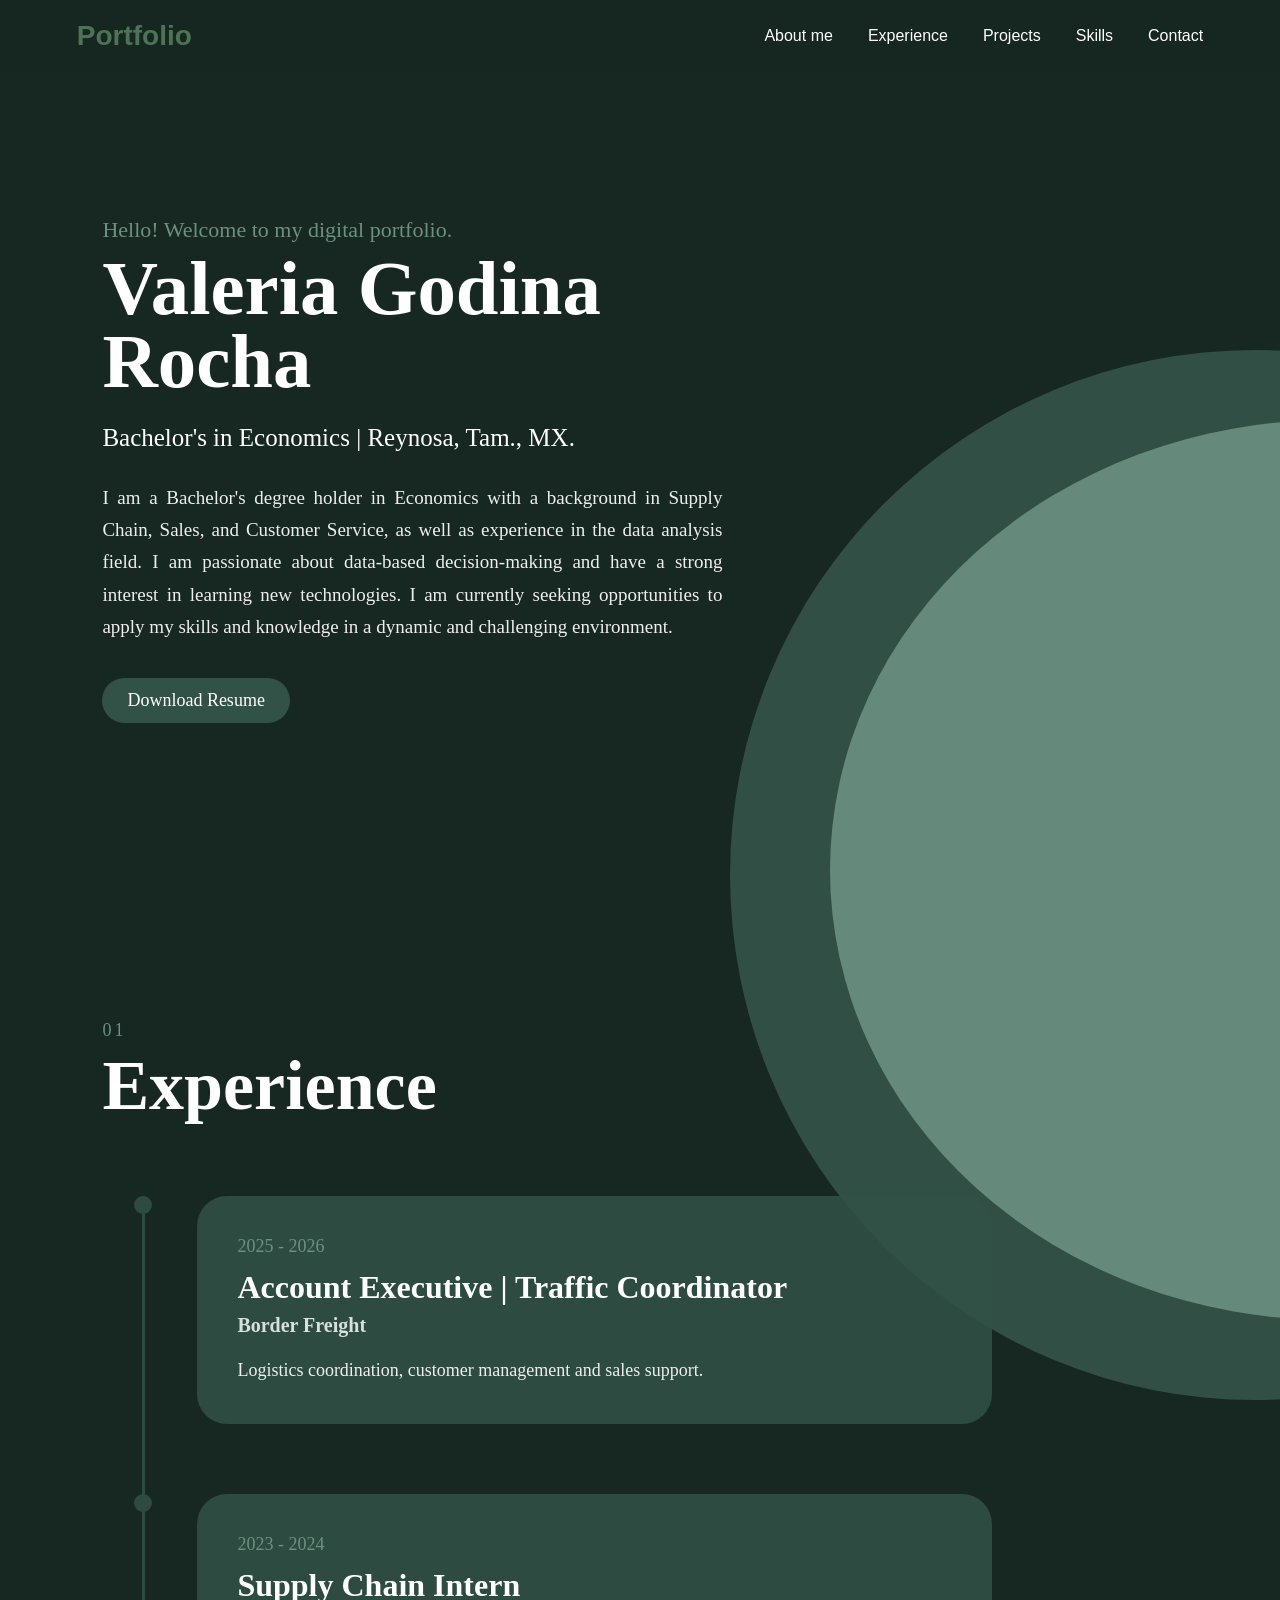
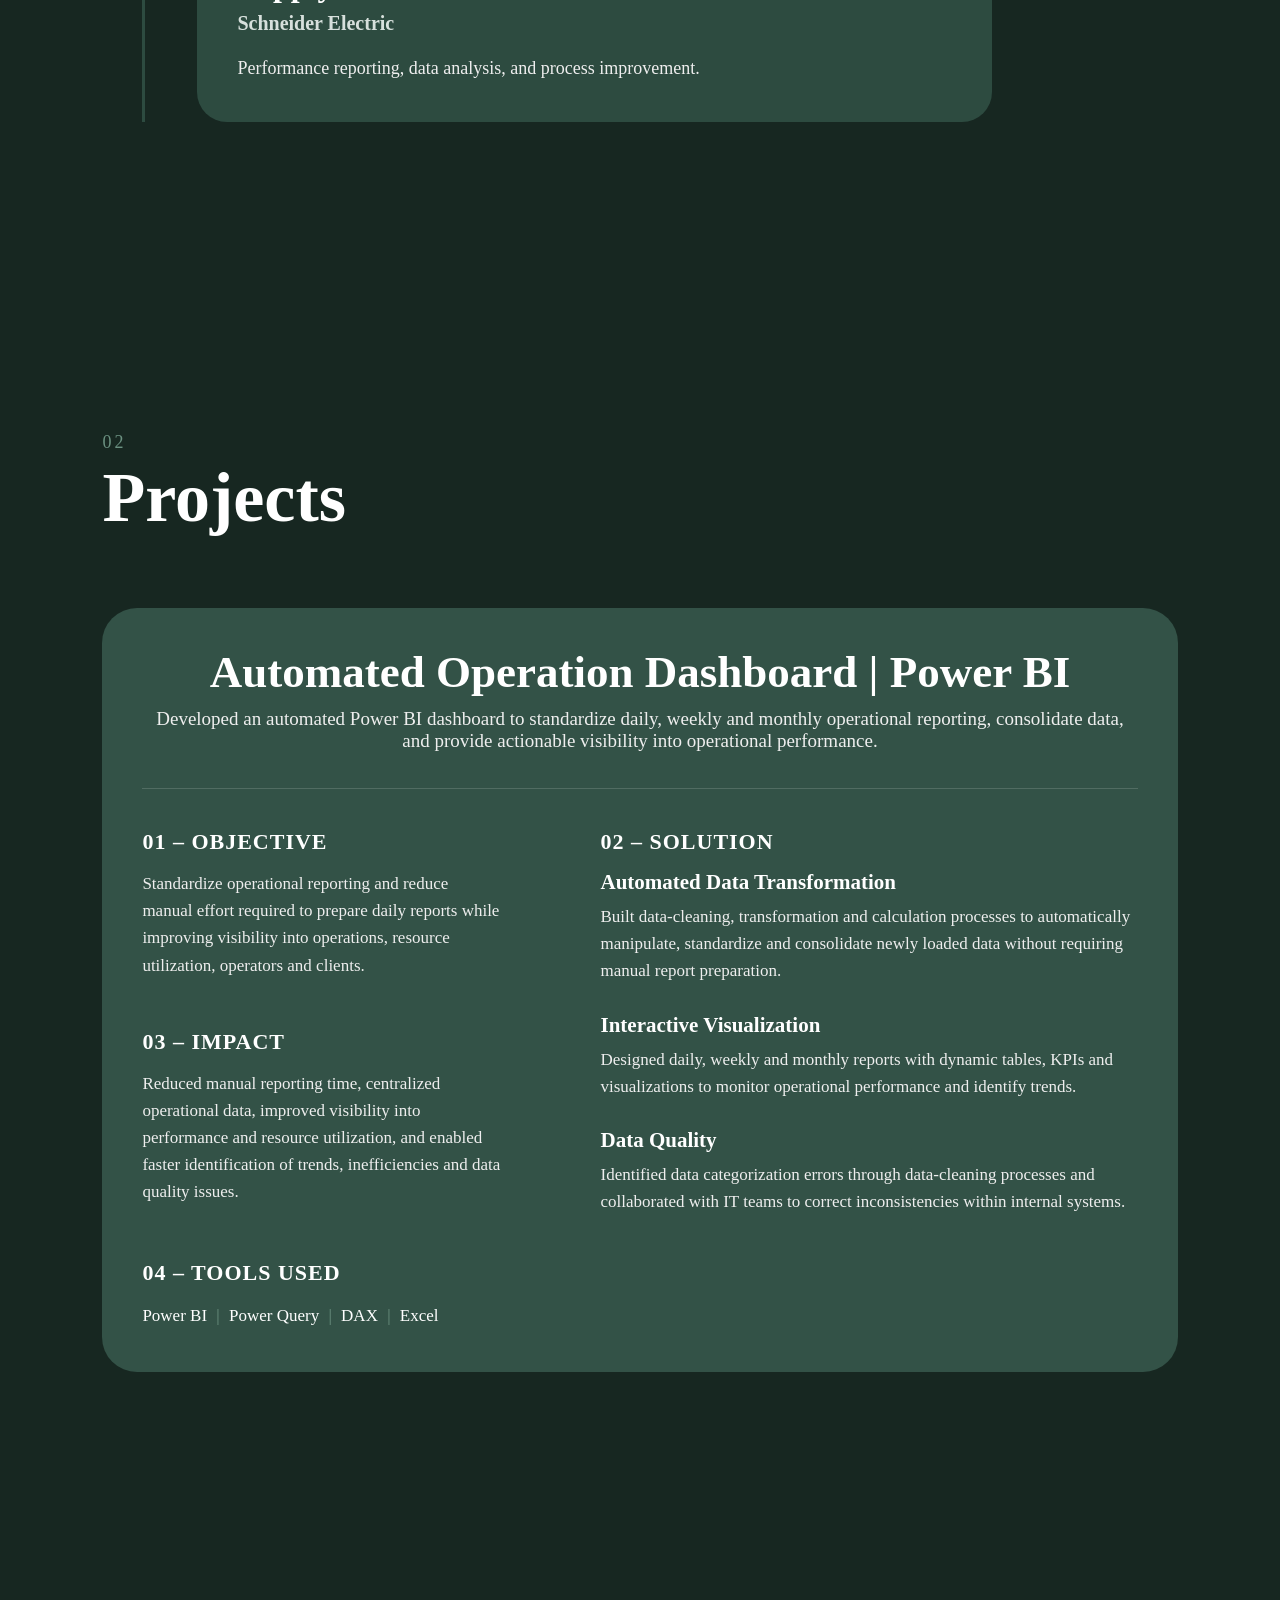
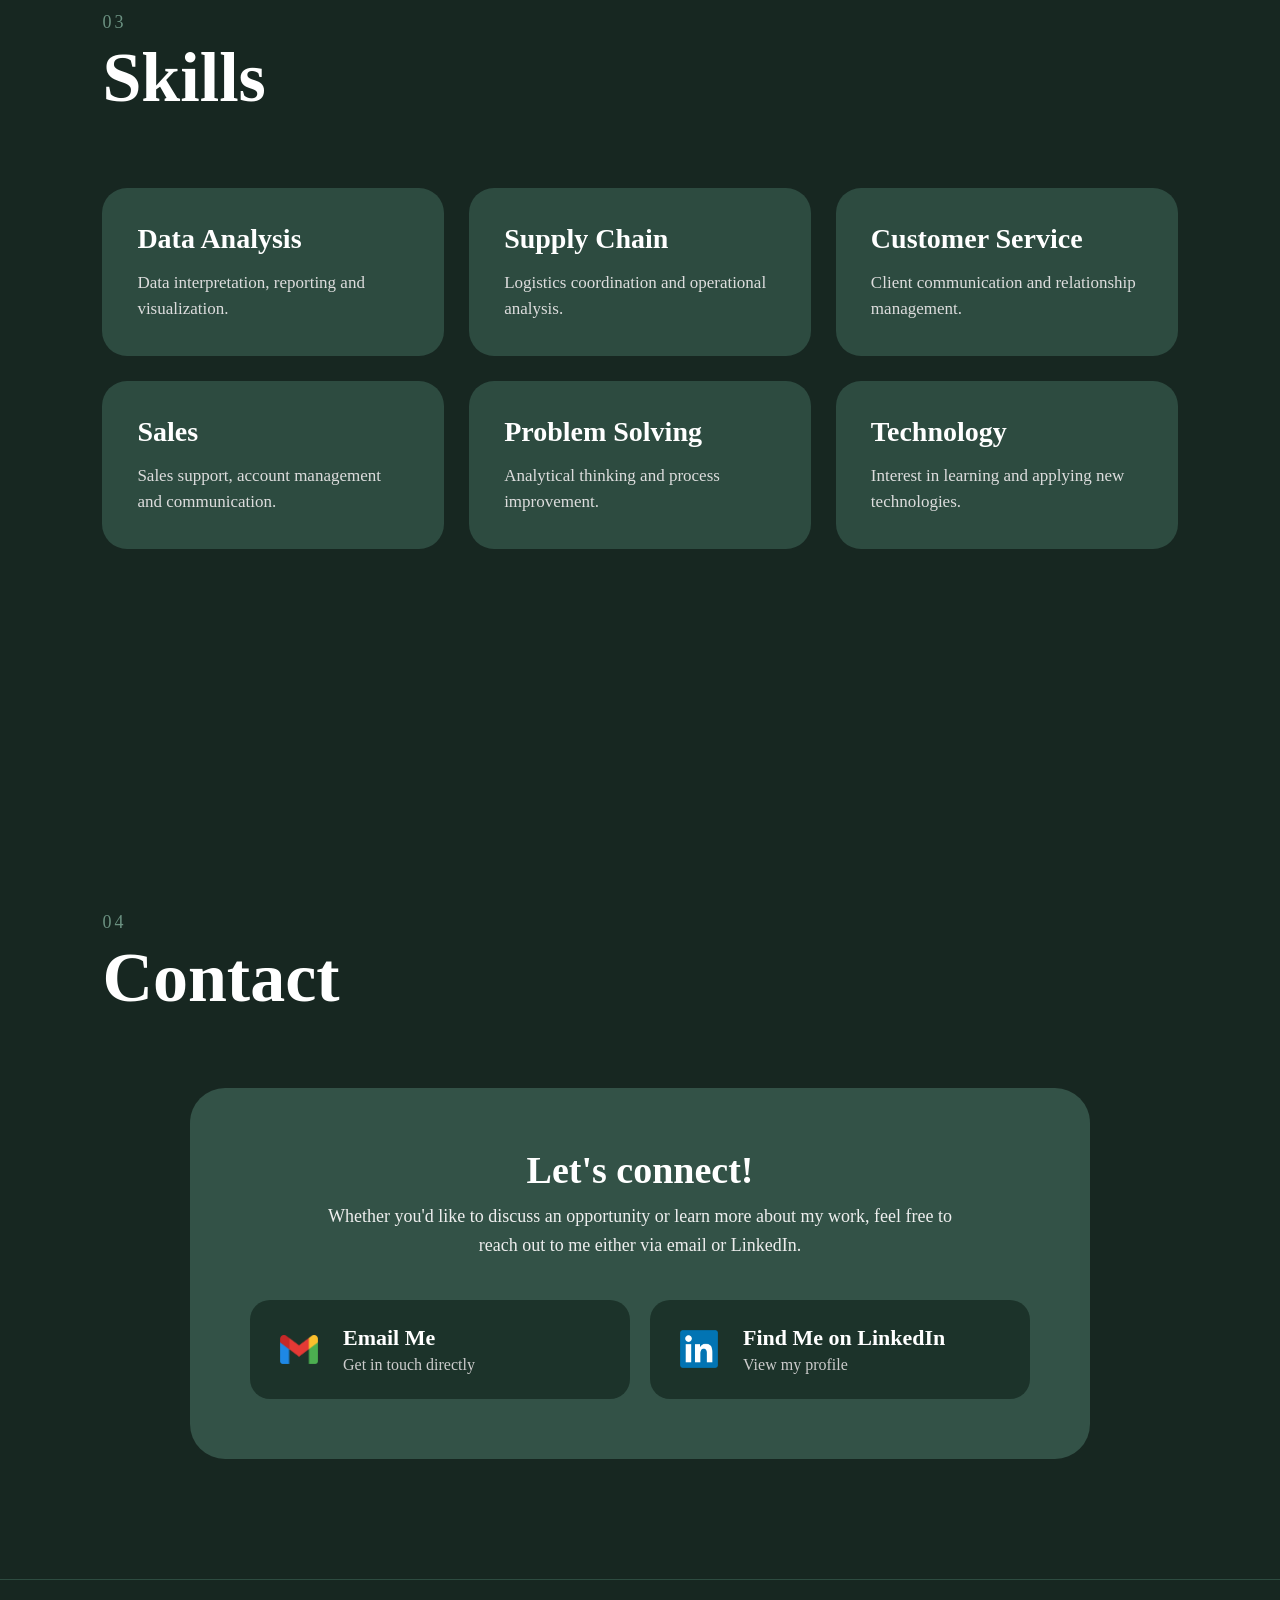
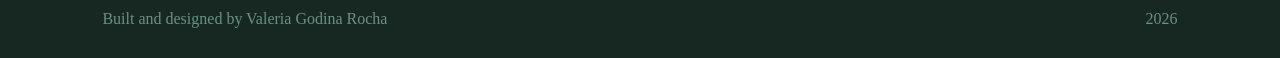
==== index.html @ ee050541 "Rename learning VS Code and HTML.html to index.html" ====
<!DOCTYPE html>
<html lang="en">

<head>
    <meta charset="UTF-8">
    <meta name="viewport" content="width=device-width, initial-scale=1.0">

    <title>Valeria Godina - Portfolio</title>

    <link rel="stylesheet" href="style.css">
</head>

<body>

    <!-- ================= HEADER ================= -->

    <header>
        <a href="#about" class="logo">Portfolio</a>

        <nav>
            <ul>
                <li><a href="#about">About me</a></li>
                <li><a href="#experience">Experience</a></li>
                <li><a href="#projects">Projects</a></li>
                <li><a href="#skills">Skills</a></li>
                <li><a href="#contact">Contact</a></li>
            </ul>
        </nav>
    </header>


    <main>

        <!-- ================= ABOUT ================= -->

        <section id="about" class="hero">

            <div class="hero-background">
                <div class="circle circle-one"></div>
                <div class="circle circle-two"></div>
            </div>

            <div class="hero-content">

                <p class="small-title">Hello! Welcome to my digital portfolio.</p>

                <h1>Valeria Godina Rocha</h1>

                <h2>
                    Bachelor's in Economics | Reynosa, Tam., MX.
                </h2>

                <p class="intro">
                    I am a Bachelor's degree holder in Economics with a background
                    in Supply Chain, Sales, and Customer Service, as well as experience
                    in the data analysis field. I am passionate about data-based
                    decision-making and have a strong interest in learning new technologies.
                    I am currently seeking opportunities to apply my skills and knowledge
                    in a dynamic and challenging environment.
                </p>

                <a href="CV_Valeria_Godina.pdf"
                   target="_blank"
                   class="download-btn">
                    Download Resume
                </a>

            </div>

        </section>


        <!-- ================= EXPERIENCE ================= -->

        <section id="experience" class="section experience-section">

            <div class="section-heading">
                <p class="section-number">01</p>
                <h2>Experience</h2>
            </div>

            <div class="timeline">

                <div class="timeline-item">

                    <div class="timeline-dot"></div>

                    <div class="experience-card">

                        <span class="date">2025 - 2026</span>

                        <h3>
                            Account Executive | Traffic Coordinator
                        </h3>

                        <h4>
                            Border Freight
                        </h4>

                        <p>
                            Logistics coordination, customer management and sales support.
                        </p>

                    </div>

                </div>


                <div class="timeline-item">

                    <div class="timeline-dot"></div>

                    <div class="experience-card">

                        <span class="date">2023 - 2024</span>

                        <h3>
                            Supply Chain Intern
                        </h3>

                        <h4>
                            Schneider Electric
                        </h4>

                        <p>
                            Performance reporting, data analysis, and process improvement.
                        </p>

                    </div>

                </div>

            </div>

        </section>


        <!-- ================= PROJECTS ================= -->

        <section id="projects" class="section projects-section">

            <div class="section-heading">
                <p class="section-number">02</p>
                <h2>Projects</h2>
            </div>

            <div class="project-card">

        <div class="project-header">

            <h3>
                Automated Operation Dashboard | Power BI
            </h3>

            <p>
                Developed an automated Power BI dashboard to standardize
                daily, weekly and monthly operational reporting, consolidate
                data, and provide actionable visibility into operational performance.
            </p>

        </div>


        <div class="project-content">

            <!-- OBJECTIVE -->

            <div class="project-section">

                <span class="project-label">01 – OBJECTIVE</span>

                <p>
                    Standardize operational reporting and reduce manual effort
                    required to prepare daily reports while improving visibility
                    into operations, resource utilization, operators and clients.
                </p>

            </div>


            <!-- SOLUTION -->

            <div class="project-section solution-section">

                <span class="project-label">02 – SOLUTION</span>


                <div class="solution-item">

                    <h4>Automated Data Transformation</h4>

                    <p>
                        Built data-cleaning, transformation and calculation
                        processes to automatically manipulate, standardize
                        and consolidate newly loaded data without requiring
                        manual report preparation.
                    </p>

                </div>


                <div class="solution-item">

                    <h4>Interactive Visualization</h4>

                    <p>
                        Designed daily, weekly and monthly reports with
                        dynamic tables, KPIs and visualizations to monitor
                        operational performance and identify trends.
                    </p>

                </div>


                <div class="solution-item">

                    <h4>Data Quality</h4>

                    <p>
                        Identified data categorization errors through
                        data-cleaning processes and collaborated with IT
                        teams to correct inconsistencies within internal systems.
                    </p>

                </div>

            </div>


            <!-- IMPACT -->

            <div class="project-section">

                <span class="project-label">03 – IMPACT</span>

                <p>
                    Reduced manual reporting time, centralized operational
                    data, improved visibility into performance and resource
                    utilization, and enabled faster identification of trends,
                    inefficiencies and data quality issues.
                </p>

            </div>


            <!-- TOOLS -->

            <div class="project-section tools-section">

                <span class="project-label">04 – TOOLS USED</span>

                <p class="tools">
                    Power BI <span>|</span>
                    Power Query <span>|</span>
                    DAX <span>|</span>
                    Excel
                </p>

            </div>

        </div>

    </div>

</section>


        <!-- ================= SKILLS ================= -->

        <section id="skills" class="section skills-section">

            <div class="section-heading">
                <p class="section-number">03</p>
                <h2>Skills</h2>
            </div>

            <div class="skills-grid">

                <div class="skill-card">
                    <h3>Data Analysis</h3>
                    <p>Data interpretation, reporting and visualization.</p>
                </div>

                <div class="skill-card">
                    <h3>Supply Chain</h3>
                    <p>Logistics coordination and operational analysis.</p>
                </div>

                <div class="skill-card">
                    <h3>Customer Service</h3>
                    <p>Client communication and relationship management.</p>
                </div>

                <div class="skill-card">
                    <h3>Sales</h3>
                    <p>Sales support, account management and communication.</p>
                </div>

                <div class="skill-card">
                    <h3>Problem Solving</h3>
                    <p>Analytical thinking and process improvement.</p>
                </div>

                <div class="skill-card">
                    <h3>Technology</h3>
                    <p>Interest in learning and applying new technologies.</p>
                </div>

            </div>

        </section>


        <!-- ================= CONTACT ================= -->

        <section id="contact" class="section contact-section">

    <div class="section-heading">
        <p class="section-number">04</p>
        <h2>Contact</h2>
    </div>

    <div class="contact-card">

        <p class="contact-message">
            Let's connect!
        </p>

        <p class="contact-subtitle">
            Whether you'd like to discuss an opportunity or learn more about my work,
            feel free to reach out to me either via email or LinkedIn.
        </p>

        <div class="contact-options">

            <!-- EMAIL -->

            <a href="https://mail.google.com/mail/u/0/?view=cm&to=valeriagodina09@gmail.com"
               target="_blank"
               rel="noopener noreferrer"
               class="contact-option">

                <div class="contact-icon gmail-icon">
                    <img src="gmail-icon.png" alt="Email">
                </div>

                <div class="contact-option-text">
                    <h3>Email Me</h3>
                    <p>Get in touch directly</p>
                </div>

            </a>


            <!-- LINKEDIN -->

            <a href="https://www.linkedin.com/in/valeria-godina-rocha-219143236/"
               target="_blank"
               rel="noopener noreferrer"
               class="contact-option">

                <div class="contact-icon linkedin-icon">
                    <img src="linkedin-icon.png" alt="LinkedIn">
                </div>

                <div class="contact-option-text">
                    <h3>Find Me on LinkedIn</h3>
                    <p>View my profile</p>
                </div>

            </a>

        </div>

    </div>

</section>

    </main>


    <!-- ================= FOOTER ================= -->

    <footer>
        <p>Built and designed by Valeria Godina Rocha</p>
        <p>2026</p>
    </footer>


</body>
</html>
---- style.css ----
/* =========================================================
   GENERAL
========================================================= */

* {
    margin: 0;
    padding: 0;
    box-sizing: border-box;
}

html {
    scroll-behavior: smooth;
}

body {
    background-color: #172721;
    color: #ffffff;
    font-family: Arial, sans-serif;
    overflow-x: hidden;
}

a {
    color: inherit;
}


/* =========================================================
   COLORS
========================================================= */

:root {
    --dark: #172721;
    --dark-green: #1c332a;
    --green: #2d4b40;
    --green-light: #335247;
    --sage: #6b9181;
    --white: #ffffff;
}


/* =========================================================
   HEADER / NAVIGATION
========================================================= */

header {
    position: fixed;

    top: 0;
    left: 0;

    width: 100%;

    padding: 20px 6%;

    display: flex;
    justify-content: space-between;
    align-items: center;

    background: rgba(23, 39, 33, 0.92);

    backdrop-filter: blur(10px);

    z-index: 1000;
}


/* Portfolio logo */

.logo {
    font-family: Verdana, sans-serif;

    font-size: 28px;

    font-weight: bold;

    text-decoration: none;

    color: rgb(78, 114, 86);
}


/* Navigation */

nav ul {
    display: flex;

    align-items: center;

    gap: 35px;

    list-style: none;
}

nav a {
    position: relative;

    font-size: 16px;

    text-decoration: none;

    color: white;

    transition: 0.3s ease;
}

nav a::after {
    content: "";

    position: absolute;

    left: 0;
    bottom: -7px;

    width: 0;
    height: 2px;

    background-color: var(--sage);

    transition: 0.3s ease;
}

nav a:hover {
    color: var(--sage);
}

nav a:hover::after {
    width: 100%;
}


/* =========================================================
   GENERAL SECTIONS
========================================================= */

.section {
    position: relative;

    width: 100%;

    min-height: 100vh;

    padding: 120px 8%;
}


/* Section heading */

.section-heading {
    margin-bottom: 70px;
}

.section-number {
    color: var(--sage);

    font-family: Garamond, serif;

    font-size: 18px;

    letter-spacing: 3px;

    margin-bottom: 5px;
}

.section-heading h2 {
    color: white;

    font-family: Garamond, serif;

    font-size: clamp(45px, 6vw, 70px);

    font-weight: bold;
}


/* =========================================================
   HERO / ABOUT
========================================================= */

.hero {
    position: relative;

    min-height: 100vh;

    display: flex;

    align-items: center;

    padding: 140px 8% 100px;

    overflow: visible;

    z-index: 2;
}


/* Hero content */

.hero-content {
    position: relative;

    z-index: 5;

    width: min(650px, 100%);
}


/* Small "Hello" text */

.small-title {
    color: var(--sage);

    font-family: Garamond, serif;

    font-size: 22px;

    margin-bottom: 10px;
}


/* Main name */

.hero h1 {
    color: white;

    font-family: Garamond, serif;

    font-size: clamp(45px, 6vw, 78px);

    line-height: 0.95;

    margin-bottom: 25px;

    margin-right: 10px;
}


/* Degree */

.hero h2 {
    color: white;

    font-family: Garamond, serif;

    font-size: clamp(18px, 2vw, 25px);

    font-weight: normal;

    margin-bottom: 30px;
}


/* Introduction */

.intro {
    color: #eeeeee;

    font-family: Garamond, serif;

    font-size: clamp(16px, 1.5vw, 19px);

    line-height: 1.7;

    max-width: 620px;

    text-align: justify;
}


/* =========================================================
   HERO DECORATIVE CIRCLES
========================================================= */

.hero-background {
    position: absolute;

    top: 0;

    left: 0;

    width: 100%;

    height: 1400px;

    pointer-events: none;

    overflow: visible;

    z-index: 0;
}

.circle {
    position: absolute;

    border-radius: 50%;

    pointer-events: none;
}

/* =========================================================
   LIGHER CIRCLE
========================================================= */
.circle-one {
    width: 1000px;
    height: 900px;

    background-color: #6b9181;

    right: -550px;
    top: 30%;

    opacity: 0.9;
    z-index: 1;

}

/* =========================================================
   TRANSITION CIRCLE
========================================================= */
.circle-two {
    width: 1050px;
    height: 1050px;

    background-color: #335247;

    right: -500px;
    top: 25%;

    opacity: 0.95;
    z-index: 0;
}


/* =========================================================
   DOWNLOAD RESUME BUTTON
========================================================= */

.download-btn {
    display: inline-block;

    margin-top: 35px;

    padding: 12px 25px;

    background-color: var(--green-light);

    color: white;

    font-family: Garamond, serif;

    font-size: 18px;

    text-decoration: none;

    border-radius: 50px;

    transition: all 0.3s ease;
}

.download-btn:hover {
    background-color: white;

    color: var(--dark-green);

    transform: scale(1.05);
}


/* =========================================================
   EXPERIENCE
========================================================= */

.experience-section {
    background-color: var(--dark);
}


/* Timeline */

.timeline {
    position: relative;

    max-width: 850px;

    margin-left: 40px;
}


/* Vertical line */

.timeline::before {
    content: "";

    position: absolute;

    left: 0;

    top: 0;

    width: 3px;

    height: 100%;

    background-color: var(--green);
}


/* Timeline item */

.timeline-item {
    position: relative;

    padding-left: 55px;

    margin-bottom: 70px;
}


/* Timeline dot */

.timeline-dot {
    position: absolute;

    left: -8px;

    top: 0px;

    width: 18px;

    height: 18px;

    background-color: var(--green);

    border-radius: 50%;

    transition: 0.35s ease;
}


/* Experience card */

.experience-card {
    background-color: var(--green);

    border-radius: 30px;

    padding: 40px;

    transition: 0.35s ease;
}


/* Date */

.date {
    display: block;

    color: var(--sage);

    font-family: Garamond, serif;

    font-size: 18px;

    margin-bottom: 12px;
}


/* Job title */

.experience-card h3 {
    color: white;

    font-family: Garamond, serif;

    font-size: clamp(24px, 3vw, 32px);

    margin-bottom: 8px;
}


/* Company */

.experience-card h4 {
    position: static;

    color: #d7e0dc;

    font-family: Garamond, serif;

    font-size: 20px;

    margin-bottom: 20px;
}


/* Description */

.experience-card p {
    color: #eeeeee;

    font-family: Garamond, serif;

    font-size: 18px;

    line-height: 1.5;
}


/* Experience hover */

.timeline-item:hover .timeline-dot {
    background-color: white;

    transform: scale(1.4);

    box-shadow:
        0 0 0 10px rgba(255, 255, 255, 0.15),
        0 0 25px rgba(255, 255, 255, 0.2);
}

.timeline-item:hover .experience-card {
    background-color: #3c5e52;

    transform: translateY(-6px);
}


/* =========================================================
   PROJECTS
========================================================= */

.projects-section {
    background-color: #172721;
}


/* Main project card */

.project-card {
    width: min(1200px, 100%);

    margin: 0 auto;

    padding: 40px;

    background-color: var(--green-light);

    border-radius: 35px;

    transition: 0.35s ease;
}


/* Project header */

.project-header {
    padding-bottom: 35px;

    border-bottom: 1px solid rgba(255, 255, 255, 0.15);
}


/* Project title */

.project-header h3 {
    color: white;

    font-family: Garamond, serif;

    font-size: clamp(30px, 4vw, 45px);

    line-height: 1.1;

    margin-bottom: 10px;

    text-align: center
}


/* Project introduction */

.project-header p {
    color: #eeeeee;

    font-family: Garamond, serif;

    font-size: 19px;

    line-height: 1.2;

    text-align: center;

    padding-bottom: 0px;
}


/* Project content */

.project-content {
    display: grid;

    grid-template-columns: 1fr 1.5fr;

    gap: 40px 100px;

    padding-top: 40px;
}


/* Individual project sections */

.project-section {
    position: relative;
}


/* Section labels */

.project-label {
    display: block;

    color: #ffffff;

    font-family: Garamond, serif;

    font-weight: bold;

    font-size: 22px;

    letter-spacing: 1px;

    margin-bottom: 15px;
}


/* Section paragraphs */

.project-section > p {
    color: #eeeeee;

    font-family: Garamond, serif;

    font-size: 17px;

    line-height: 1.6;
}


/* Solution section */

.solution-section {
    grid-row: span 2;
}


/* Solution items */

.solution-item {
    margin-bottom: 28px;

    font-size: 15px;
}

.solution-item:last-child {
    margin-bottom: 0;
}


/* Solution item titles */

.solution-item h4 {
    color: white;

    font-family: Garamond, serif;

    font-size: 21px;

    margin-bottom: 8px;
}


/* Solution item descriptions */

.solution-item p {
    color: #eeeeee;

    font-family: Garamond, serif;

    font-size: 17px;

    line-height: 1.6;
}


/* Tools */

.tools-section {
    padding-top: 5px;
}

.tools {
    color: white !important;

    font-family: Garamond, serif;

    font-size: 17px !important;

    line-height: 1.8 !important;
}

.tools span {
    color: var(--sage);

    margin: 0 5px;
}


/* Project hover */

.project-card:hover {
    transform: translateY(-6px);

    background-color: #3c5e52;
}



/* =========================================================
   SKILLS
========================================================= */

.skills-section {
    background-color: var(--dark);
}


/* Skills grid */

.skills-grid {
    display: grid;

    grid-template-columns: repeat(3, 1fr);

    gap: 25px;

    max-width: 1100px;

    margin: 0 auto;
}


/* Skill card */

.skill-card {
    padding: 35px;

    background-color: var(--green);

    border-radius: 25px;

    transition: 0.3s ease;
}


/* Skill title */

.skill-card h3 {
    color: white;

    font-family: Garamond, serif;

    font-size: 28px;

    margin-bottom: 15px;
}


/* Skill text */

.skill-card p {
    color: #dddddd;

    font-family: Garamond, serif;

    font-size: 17px;

    line-height: 1.5;
}


/* Skill hover */

.skill-card:hover {
    background-color: var(--green-light);

    transform: translateY(-6px);
}


/* =========================================================
   CONTACT
========================================================= */

.contact-section {
    min-height: 80vh;

    display: flex;

    flex-direction: column;

    justify-content: center;
}


/* Contact card */

.contact-card {
    width: min(900px, 100%);

    padding: 60px;

    background-color: var(--green-light);

    border-radius: 35px;

    text-align: center;

    margin: 0 auto;
}


/* Contact message */

.contact-message {
    color: white;

    font-family: Garamond, serif;

    font-size: clamp(28px, 3vw, 38px);

    font-weight: bold;

    margin-bottom: 10px;
}

.contact-subtitle {
    color: #eeeeee;

    font-family: Garamond, serif;

    font-size: 18px;

    line-height: 1.6;

    max-width: 650px;

    margin: 0 auto 40px;
}

/* Contact options */

.contact-options {
    display: grid;

    grid-template-columns: repeat(2, 1fr);

    gap: 20px;
}


/* Individual option */

.contact-option {
    display: flex;

    align-items: center;

    gap: 20px;

    padding: 25px;

    background-color: var(--dark-green);

    border-radius: 20px;

    text-align: left;

    text-decoration: none;

    transition: all 0.3s ease;
}


/* Option hover */

.contact-option:hover {
    background-color: white;

    transform: translateY(-6px);
}


/* Icons */

.contact-icon {
    width: 48px;

    height: 48px;

    flex-shrink: 0;

    display: flex;

    align-items: center;

    justify-content: center;

    color: white;

    font-size: 28px;

    font-family: Arial, sans-serif;
}


/* LinkedIn image */

.linkedin-icon img {
    width: 38px;

    height: 38px;

    object-fit: contain;
}

.gmail-icon img {
    width: 38px;

    height: 38px;

    object-fit: contain;
}

/* Text */

.contact-option-text h3 {
    color: white;

    font-family: Garamond, serif;

    font-size: 22px;

    margin-bottom: 5px;
}


.contact-option-text p {
    color: #cccccc;

    font-family: Garamond, serif;

    font-size: 16px;
}


/* Hover text */

.contact-option:hover .contact-option-text h3,
.contact-option:hover .contact-icon {
    color: var(--green-light);
}


.contact-option:hover .contact-option-text p {
    color: #555555;
}


/* =========================================================
   FOOTER
========================================================= */

footer {
    padding: 30px 8%;

    display: flex;

    justify-content: space-between;

    border-top: 1px solid var(--green);

    color: var(--sage);

    font-family: Garamond, serif;

    font-size: 16px;
}


/* =========================================================
   TABLET
========================================================= */

@media (max-width: 1000px) {

    /* Navigation */

    nav ul {
        gap: 20px;
    }

    nav a {
        font-size: 14px;
    }


    /* Hero circles */

    .circle-one {
        width: 650px;
        height: 650px;

        right: -300px;
    }

    .circle-two {
        width: 750px;
        height: 750px;

        right: -350px;
    }


    /* Projects */

    .project-grid {
        grid-template-columns: repeat(2, 1fr);
    }


    /* Skills */

    .skills-grid {
        grid-template-columns: repeat(2, 1fr);
    }
}


/* =========================================================
   MOBILE
========================================================= */

@media (max-width: 768px) {

    /* Header */

    header {
        padding: 15px 5%;

        flex-direction: column;

        gap: 12px;
    }

    .logo {
        font-size: 24px;
    }

    nav ul {
        gap: 12px;

        flex-wrap: wrap;

        justify-content: center;
    }

    nav a {
        font-size: 12px;
    }


    /* Hero */

    .hero {
        min-height: auto;

        padding: 160px 8% 100px;

        align-items: flex-start;
    }

    .hero-content {
        width: 100%;
    }

    .hero h1 {
        font-size: clamp(42px, 12vw, 58px);

        line-height: 1;
    }

    .hero h2 {
        font-size: 19px;

        line-height: 1.4;
    }

    .intro {
        font-size: 17px;

        text-align: left;
    }


    /* Decorative circles */

    .circle-one {
        width: 450px;
        height: 450px;

        right: -300px;

        top: 25%;
    }

    .circle-two {
        width: 550px;
        height: 550px;

        right: -350px;

        top: 20%;
    }


    /* General section */

    .section {
        padding: 90px 7%;
    }


    /* Section titles */

    .section-heading {
        margin-bottom: 45px;
    }

    .section-heading h2 {
        font-size: 48px;
    }


    /* Timeline */

    .timeline {
        margin-left: 10px;
    }

    .timeline-item {
        padding-left: 35px;

        margin-bottom: 45px;
    }

    .experience-card {
        padding: 28px;

        border-radius: 22px;
    }

    .experience-card h3 {
        font-size: 25px;
    }

    .experience-card h4 {
        font-size: 19px;
    }

    .experience-card p {
        font-size: 16px;
    }


    /* Projects */

    .project-card {
    padding: 30px;

    border-radius: 25px;
}

.project-header {
    padding-bottom: 30px;
}

.project-header h3 {
    font-size: 30px;

    line-height: 1.15;
}

.project-header p {
    font-size: 17px;
}

.project-content {
    grid-template-columns: 1fr;

    gap: 35px;

    padding-top: 30px;
}

.solution-section {
    grid-row: auto;
}

.project-label {
    font-size: 18px;
}

.project-section > p,
.solution-item p {
    font-size: 16px;
}

.solution-item h4 {
    font-size: 20px;
}


    /* Skills */

    .skills-grid {
        grid-template-columns: 1fr;

        gap: 18px;
    }

    .skill-card {
        padding: 28px;
    }


    /* Contact */

    .contact-card {
        padding: 40px 25px;

        border-radius: 25px;
    }

    .contact-message {
        font-size: 22px;
    }

    .contact-options {
    grid-template-columns: 1fr;
}

.contact-card {
    padding: 40px 25px;
}

    /* Footer */

    footer {
        flex-direction: column;

        align-items: center;

        gap: 10px;

        text-align: center;
    }
}


/* =========================================================
   SMALL PHONES
========================================================= */

@media (max-width: 450px) {

    /* Navigation */

    header {
        padding: 12px 4%;
    }

    nav ul {
        gap: 8px;
    }

    nav a {
        font-size: 11px;
    }


    /* Hero */

    .hero {
        padding-left: 6%;
        padding-right: 6%;
    }

    .hero h1 {
        font-size: 42px;
    }

    .hero h2 {
        font-size: 17px;
    }

    .intro {
        font-size: 16px;
    }


    /* Buttons */

    .download-btn,
    .email-btn {
        font-size: 17px;

        padding: 11px 20px;
    }


    /* Timeline */

    .timeline-item {
        padding-left: 28px;
    }

    .experience-card {
        padding: 23px;
    }

    .experience-card h3 {
        font-size: 22px;
    }


    /* Contact */

    .contact-card {
        padding: 35px 20px;
    }

    .email {
        font-size: 15px;
    }
}
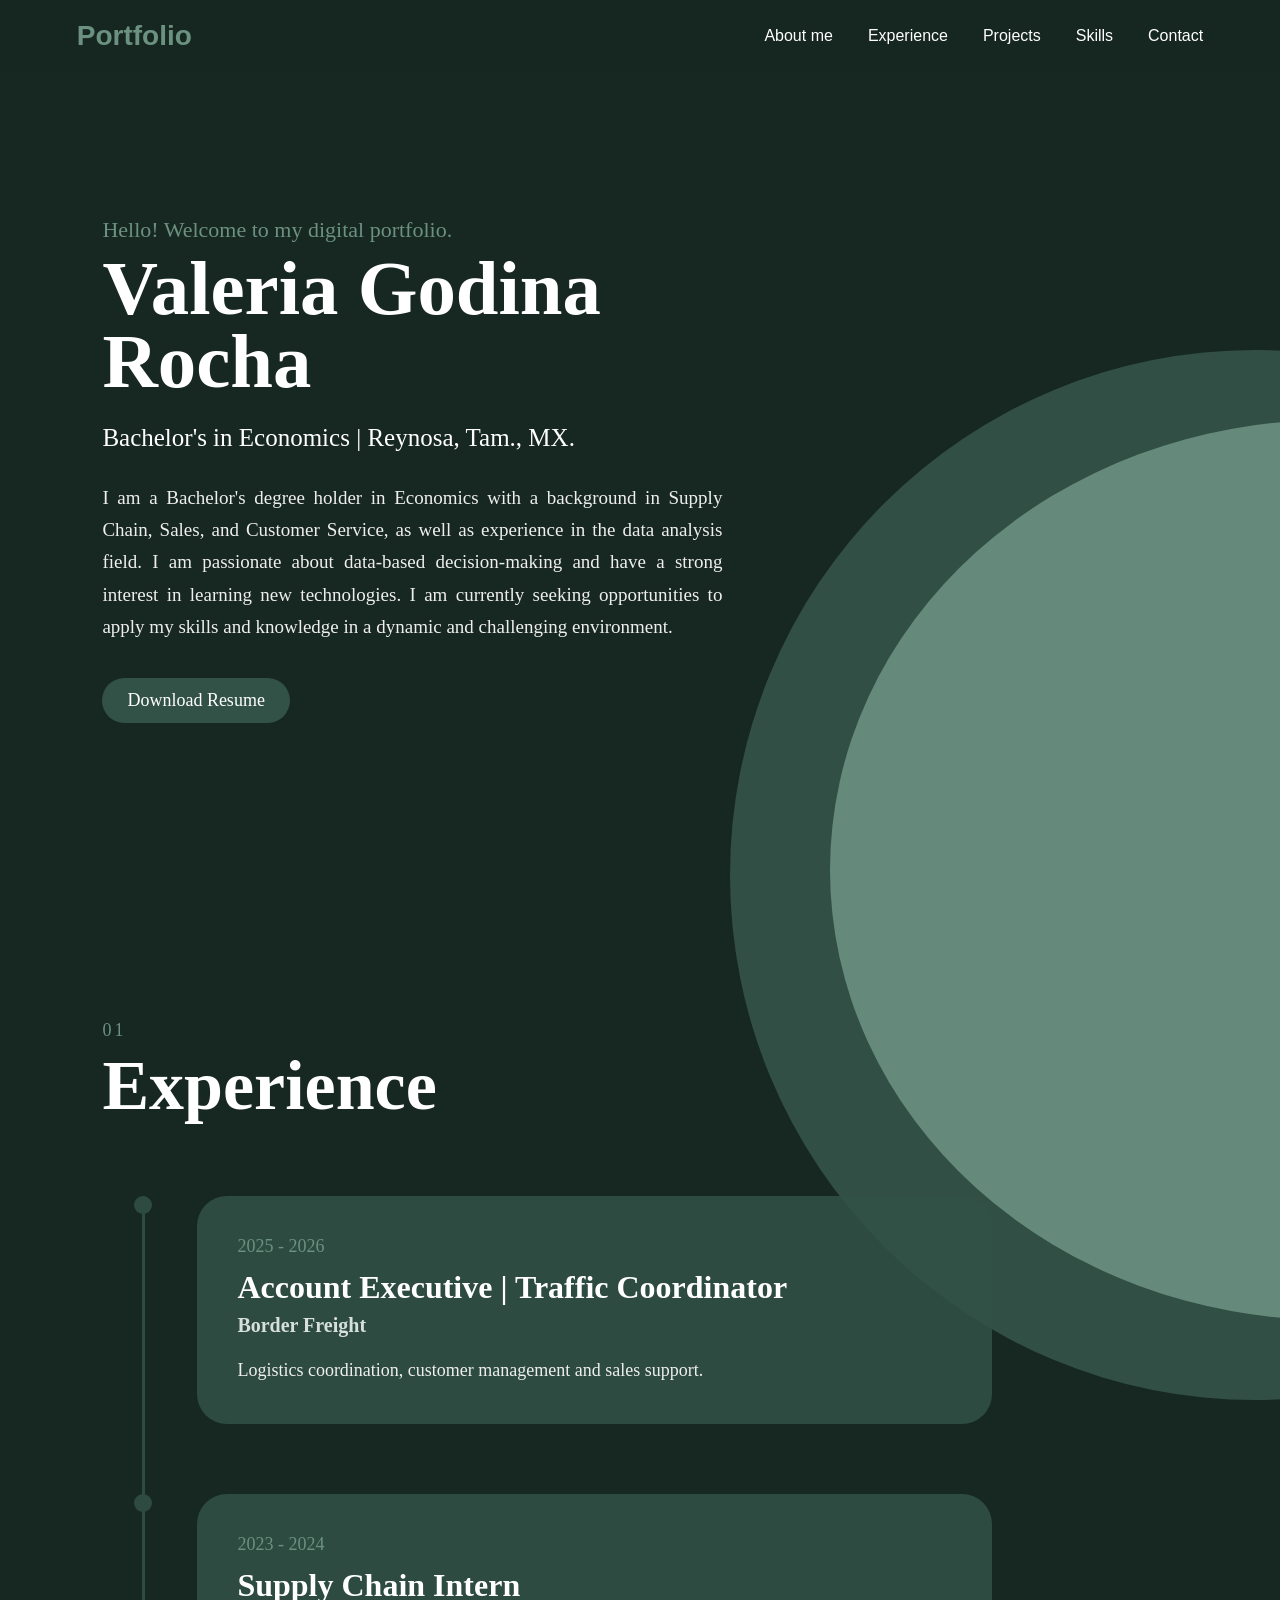
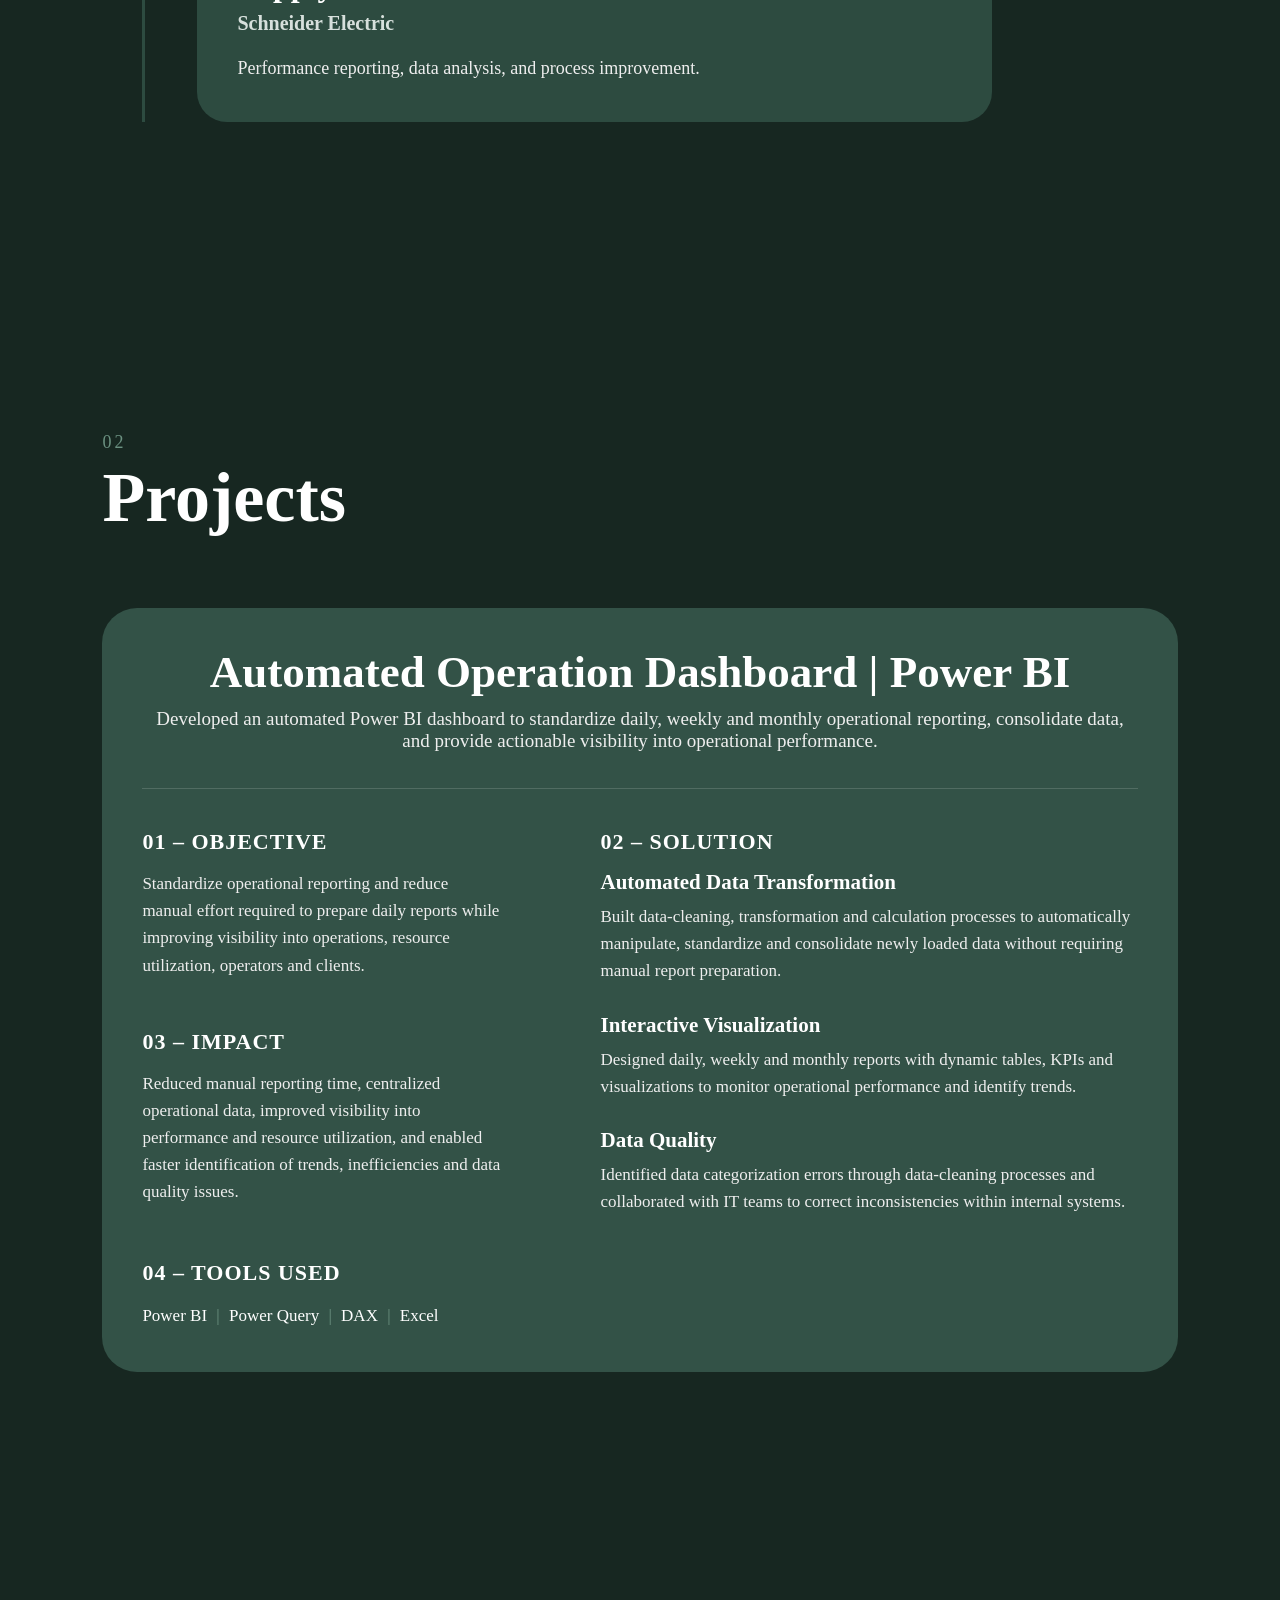
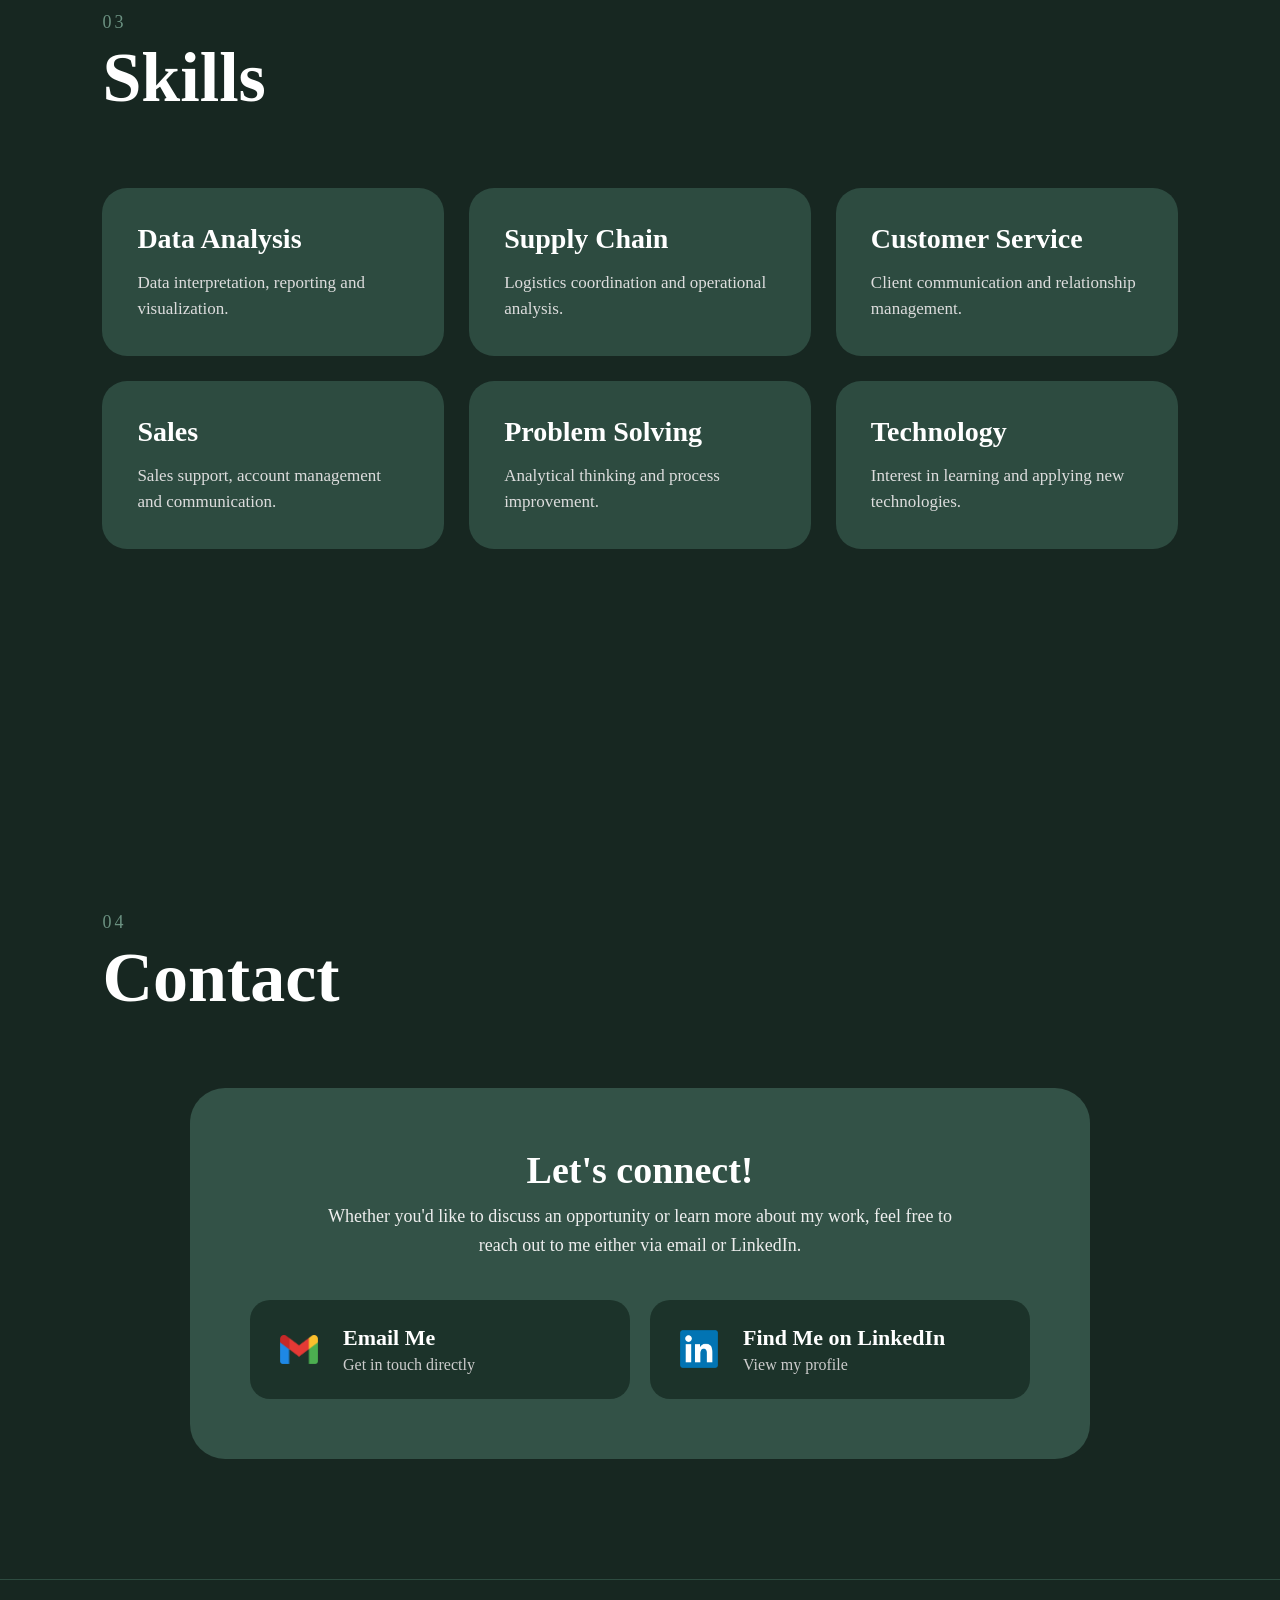
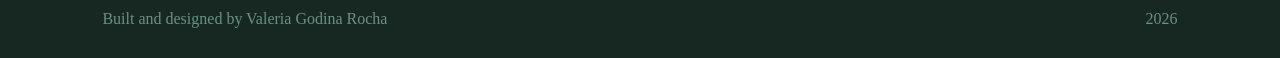
==== commit 202c24da: "added icon Added favicon link and improved HTML structure." ====
--- a/index.html
+++ b/index.html
@@ -6,7 +6,7 @@
     <meta name="viewport" content="width=device-width, initial-scale=1.0">
 
     <title>Valeria Godina - Portfolio</title>
-
+    <link rel="icon" type="image/png" href="logo.png">
     <link rel="stylesheet" href="style.css">
 </head>
 
--- a/style.css
+++ b/style.css
@@ -75,7 +75,7 @@
 
     text-decoration: none;
 
-    color: rgb(78, 114, 86);
+    color: var(--sage);
 }
 
 
@@ -1351,4 +1351,4 @@
     .email {
         font-size: 15px;
     }
-}+}
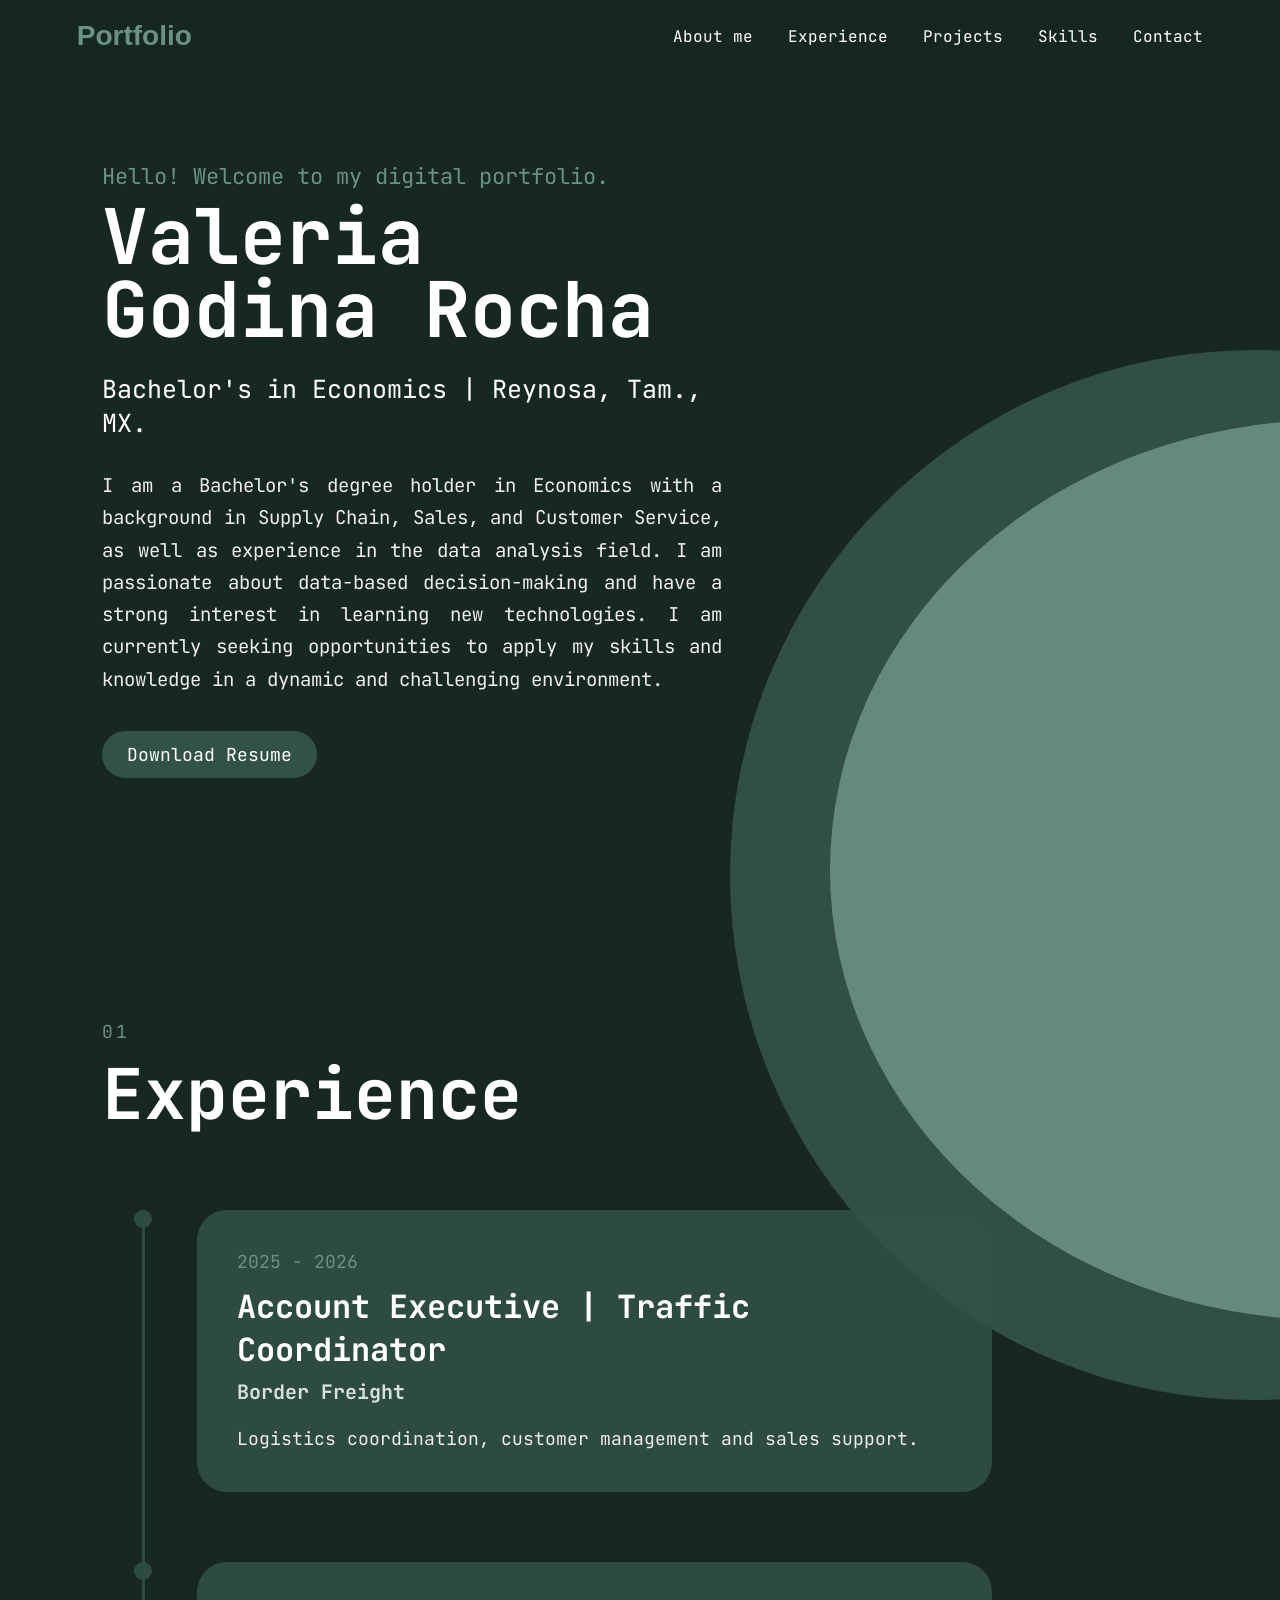
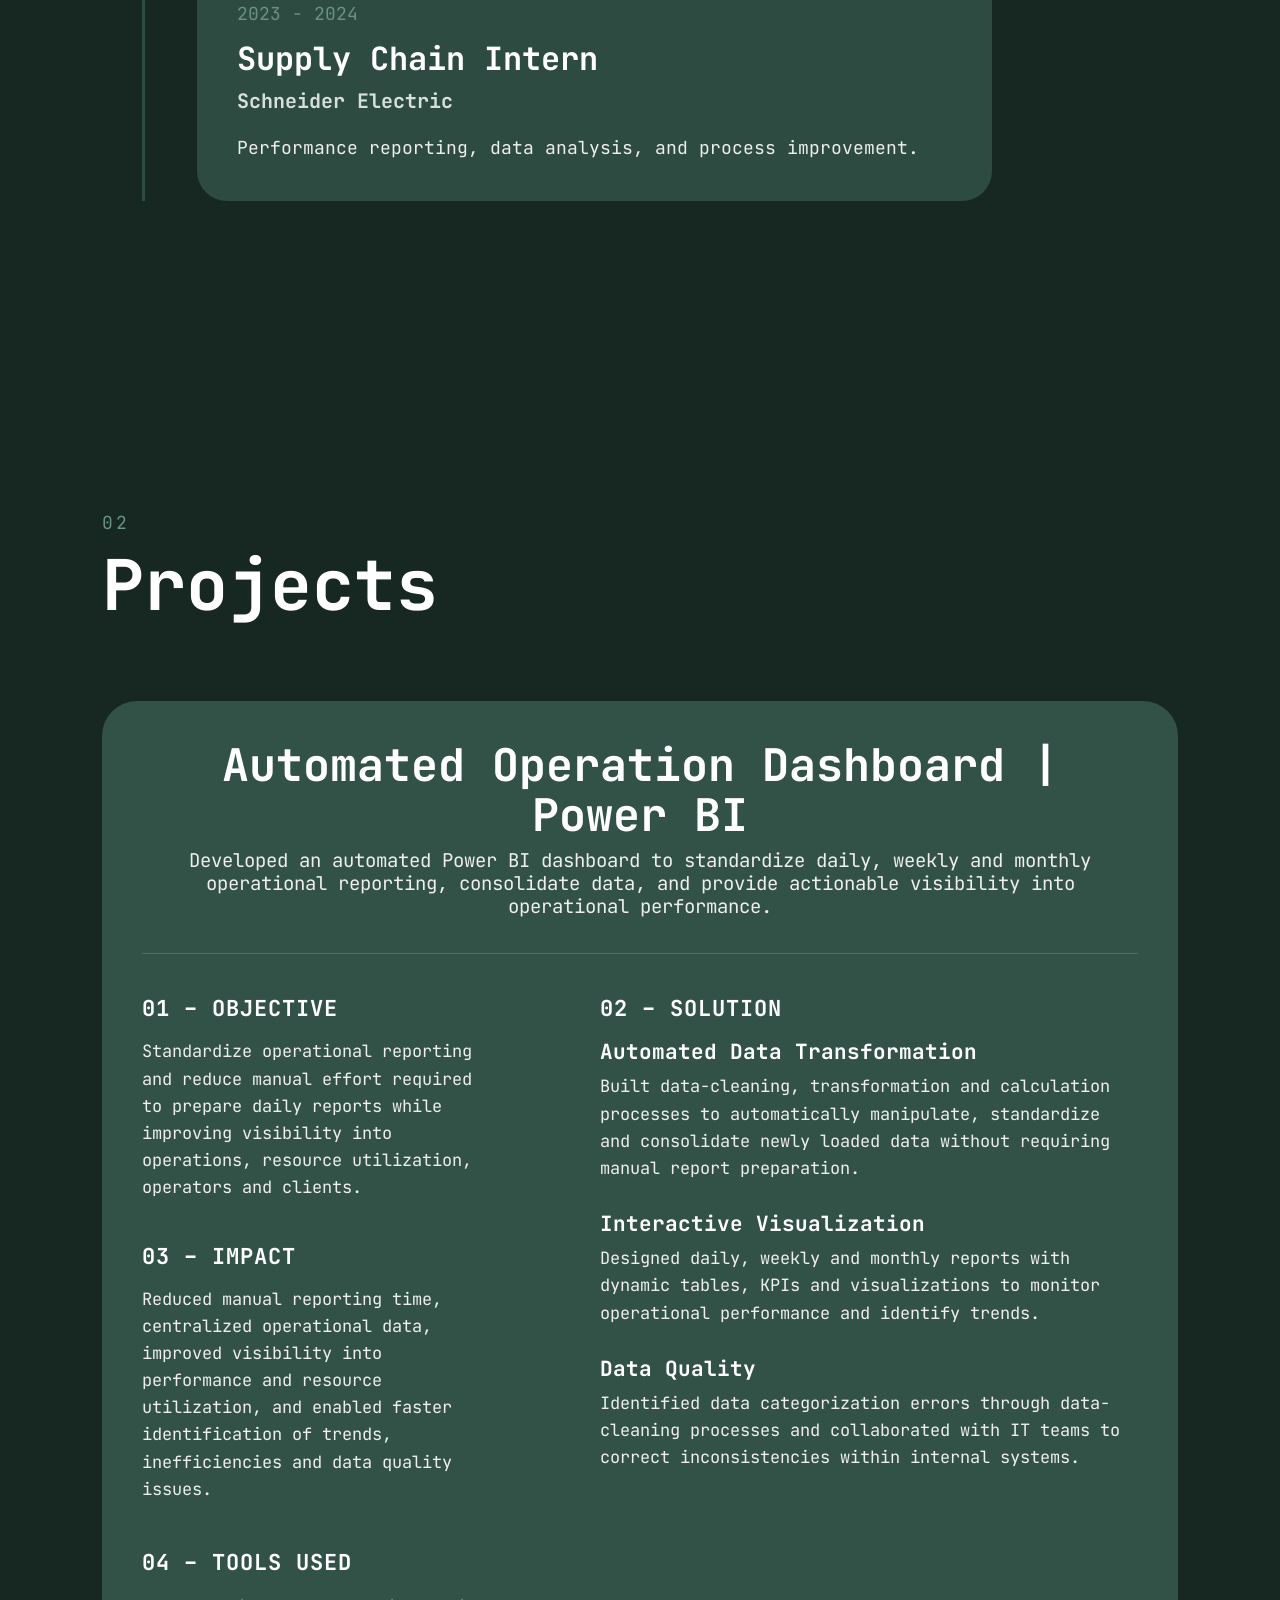
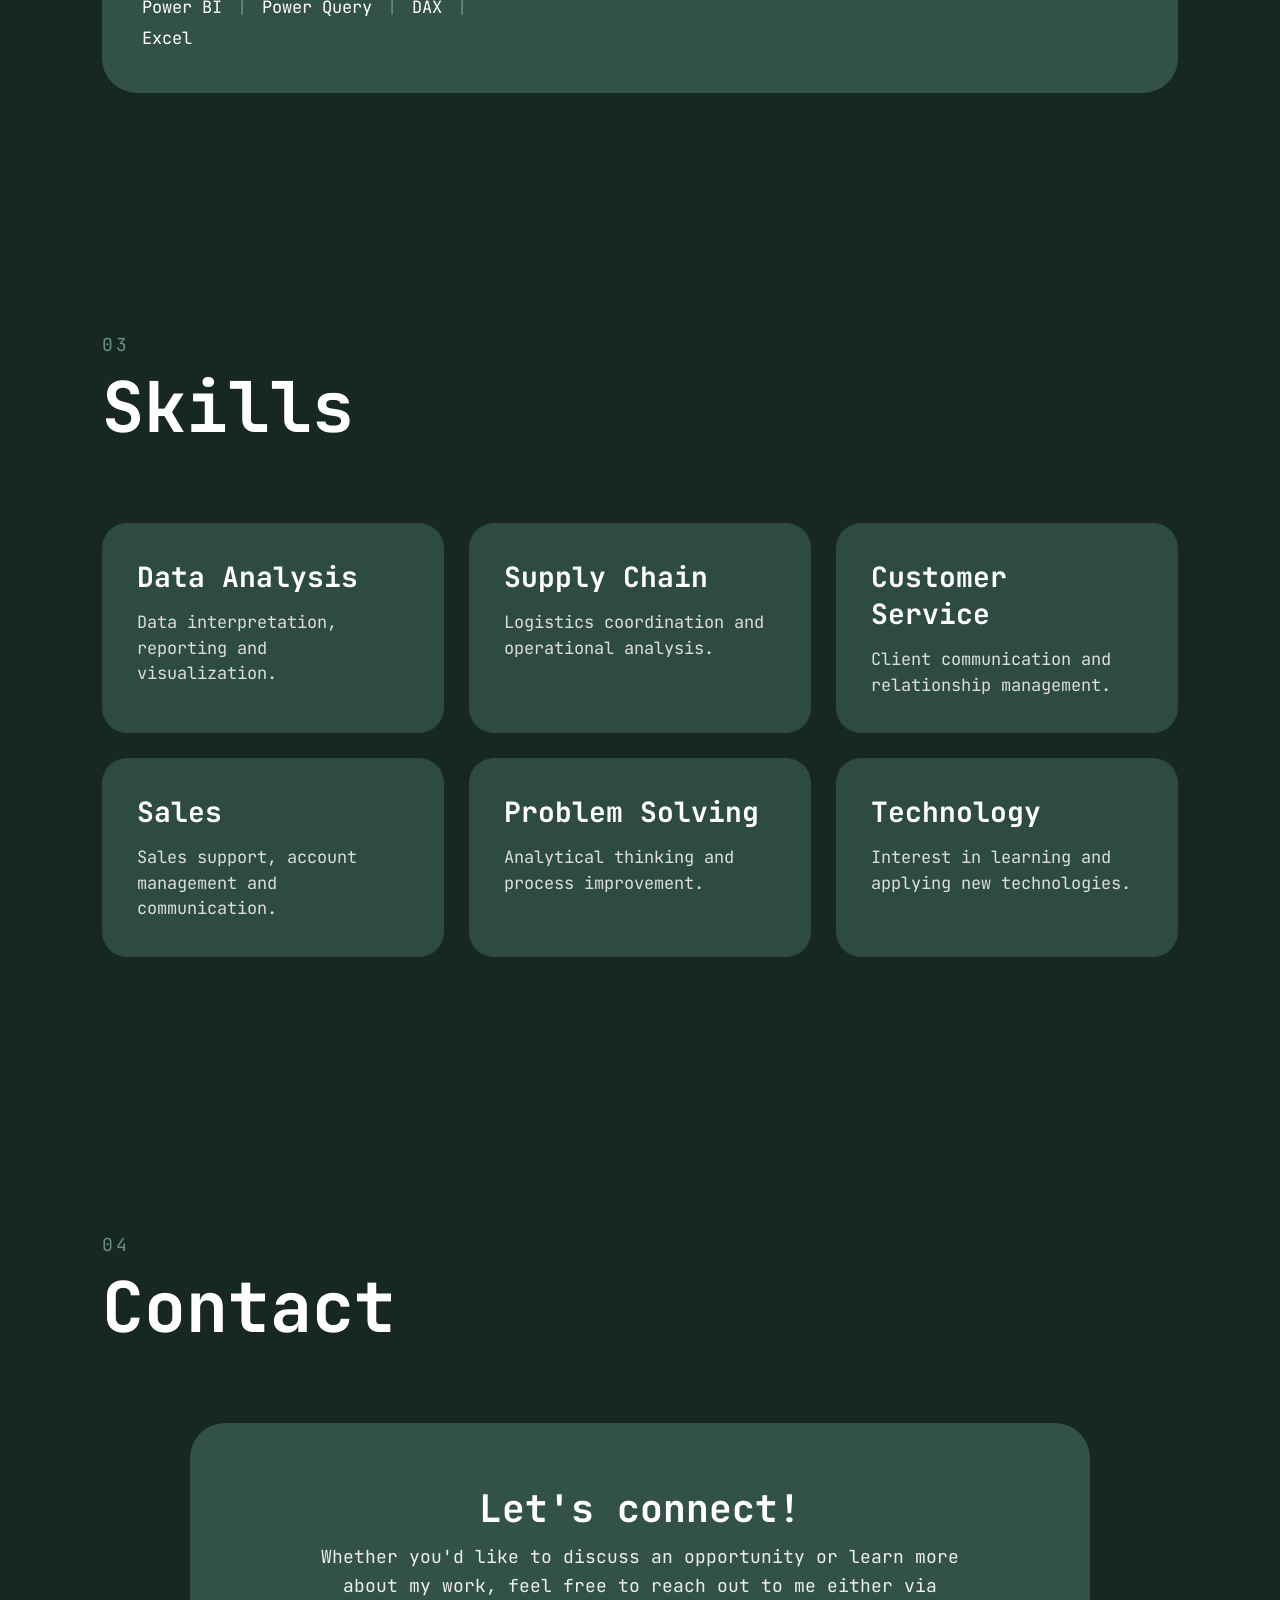
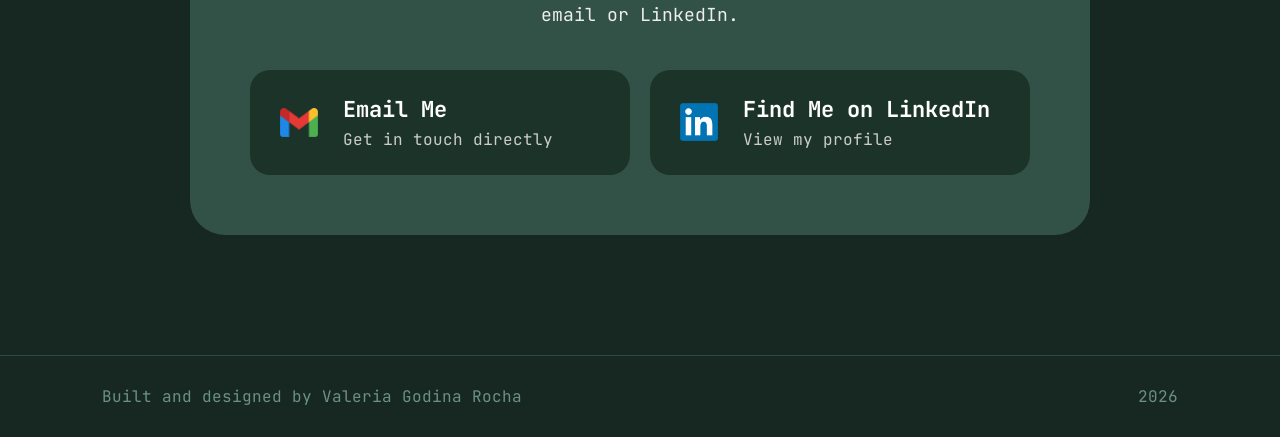
==== commit 0babdb33: "get font Added preconnect links for Google Fonts and included a new font family in the stylesheet." ====
--- a/index.html
+++ b/index.html
@@ -8,6 +8,9 @@
     <title>Valeria Godina - Portfolio</title>
     <link rel="icon" type="image/png" href="logo.png">
     <link rel="stylesheet" href="style.css">
+    <link rel="preconnect" href="https://fonts.googleapis.com">
+<link rel="preconnect" href="https://fonts.gstatic.com" crossorigin>
+<link href="https://fonts.googleapis.com/css2?family=JetBrains+Mono:wght@400;500;600;700&display=swap" rel="stylesheet">
 </head>
 
 <body>
--- a/style.css
+++ b/style.css
@@ -15,7 +15,7 @@
 body {
     background-color: #172721;
     color: #ffffff;
-    font-family: Arial, sans-serif;
+    font-family: JetBrains Mono, monospace;
     overflow-x: hidden;
 }
 
@@ -152,7 +152,7 @@
 .section-number {
     color: var(--sage);
 
-    font-family: Garamond, serif;
+    font-family: JetBrains Mono, monospace;
 
     font-size: 18px;
 
@@ -164,7 +164,7 @@
 .section-heading h2 {
     color: white;
 
-    font-family: Garamond, serif;
+    font-family: JetBrains Mono, monospace;
 
     font-size: clamp(45px, 6vw, 70px);
 
@@ -209,7 +209,7 @@
 .small-title {
     color: var(--sage);
 
-    font-family: Garamond, serif;
+    font-family: JetBrains Mono, monospace;
 
     font-size: 22px;
 
@@ -222,7 +222,7 @@
 .hero h1 {
     color: white;
 
-    font-family: Garamond, serif;
+    font-family: JetBrains Mono, monospace;
 
     font-size: clamp(45px, 6vw, 78px);
 
@@ -239,7 +239,7 @@
 .hero h2 {
     color: white;
 
-    font-family: Garamond, serif;
+    font-family: JetBrains Mono, monospace;
 
     font-size: clamp(18px, 2vw, 25px);
 
@@ -254,7 +254,7 @@
 .intro {
     color: #eeeeee;
 
-    font-family: Garamond, serif;
+    font-family: JetBrains Mono, monospace;
 
     font-size: clamp(16px, 1.5vw, 19px);
 
@@ -345,7 +345,7 @@
 
     color: white;
 
-    font-family: Garamond, serif;
+    font-family: JetBrains Mono, monospace;
 
     font-size: 18px;
 
@@ -456,7 +456,7 @@
 
     color: var(--sage);
 
-    font-family: Garamond, serif;
+    font-family: JetBrains Mono, monospace;
 
     font-size: 18px;
 
@@ -469,7 +469,7 @@
 .experience-card h3 {
     color: white;
 
-    font-family: Garamond, serif;
+    font-family: JetBrains Mono, monospace;
 
     font-size: clamp(24px, 3vw, 32px);
 
@@ -484,7 +484,7 @@
 
     color: #d7e0dc;
 
-    font-family: Garamond, serif;
+    font-family: JetBrains Mono, monospace;
 
     font-size: 20px;
 
@@ -497,7 +497,7 @@
 .experience-card p {
     color: #eeeeee;
 
-    font-family: Garamond, serif;
+    font-family: JetBrains Mono, monospace;
 
     font-size: 18px;
 
@@ -564,7 +564,7 @@
 .project-header h3 {
     color: white;
 
-    font-family: Garamond, serif;
+    font-family: JetBrains Mono, monospace;
 
     font-size: clamp(30px, 4vw, 45px);
 
@@ -581,7 +581,7 @@
 .project-header p {
     color: #eeeeee;
 
-    font-family: Garamond, serif;
+    font-family: JetBrains Mono, monospace;
 
     font-size: 19px;
 
@@ -620,7 +620,7 @@
 
     color: #ffffff;
 
-    font-family: Garamond, serif;
+    font-family: JetBrains Mono, monospace;
 
     font-weight: bold;
 
@@ -637,7 +637,7 @@
 .project-section > p {
     color: #eeeeee;
 
-    font-family: Garamond, serif;
+    font-family: JetBrains Mono, monospace;
 
     font-size: 17px;
 
@@ -670,7 +670,7 @@
 .solution-item h4 {
     color: white;
 
-    font-family: Garamond, serif;
+    font-family: JetBrains Mono, monospace;
 
     font-size: 21px;
 
@@ -683,7 +683,7 @@
 .solution-item p {
     color: #eeeeee;
 
-    font-family: Garamond, serif;
+    font-family: JetBrains Mono, monospace;
 
     font-size: 17px;
 
@@ -700,7 +700,7 @@
 .tools {
     color: white !important;
 
-    font-family: Garamond, serif;
+    font-family: JetBrains Mono, monospace;
 
     font-size: 17px !important;
 
@@ -766,7 +766,7 @@
 .skill-card h3 {
     color: white;
 
-    font-family: Garamond, serif;
+    font-family: JetBrains Mono, monospace;
 
     font-size: 28px;
 
@@ -779,7 +779,7 @@
 .skill-card p {
     color: #dddddd;
 
-    font-family: Garamond, serif;
+    font-family: JetBrains Mono, monospace;
 
     font-size: 17px;
 
@@ -833,7 +833,7 @@
 .contact-message {
     color: white;
 
-    font-family: Garamond, serif;
+    font-family: JetBrains Mono, monospace;
 
     font-size: clamp(28px, 3vw, 38px);
 
@@ -845,7 +845,7 @@
 .contact-subtitle {
     color: #eeeeee;
 
-    font-family: Garamond, serif;
+    font-family: JetBrains Mono, monospace;
 
     font-size: 18px;
 
@@ -918,7 +918,7 @@
 
     font-size: 28px;
 
-    font-family: Arial, sans-serif;
+    font-family: JetBrains Mono, monospace;
 }
 
 
@@ -945,7 +945,7 @@
 .contact-option-text h3 {
     color: white;
 
-    font-family: Garamond, serif;
+    font-family: JetBrains Mono, monospace;
 
     font-size: 22px;
 
@@ -956,7 +956,7 @@
 .contact-option-text p {
     color: #cccccc;
 
-    font-family: Garamond, serif;
+    font-family: JetBrains Mono, monospace;
 
     font-size: 16px;
 }
@@ -990,7 +990,7 @@
 
     color: var(--sage);
 
-    font-family: Garamond, serif;
+    font-family: JetBrains Mono, monospace;
 
     font-size: 16px;
 }
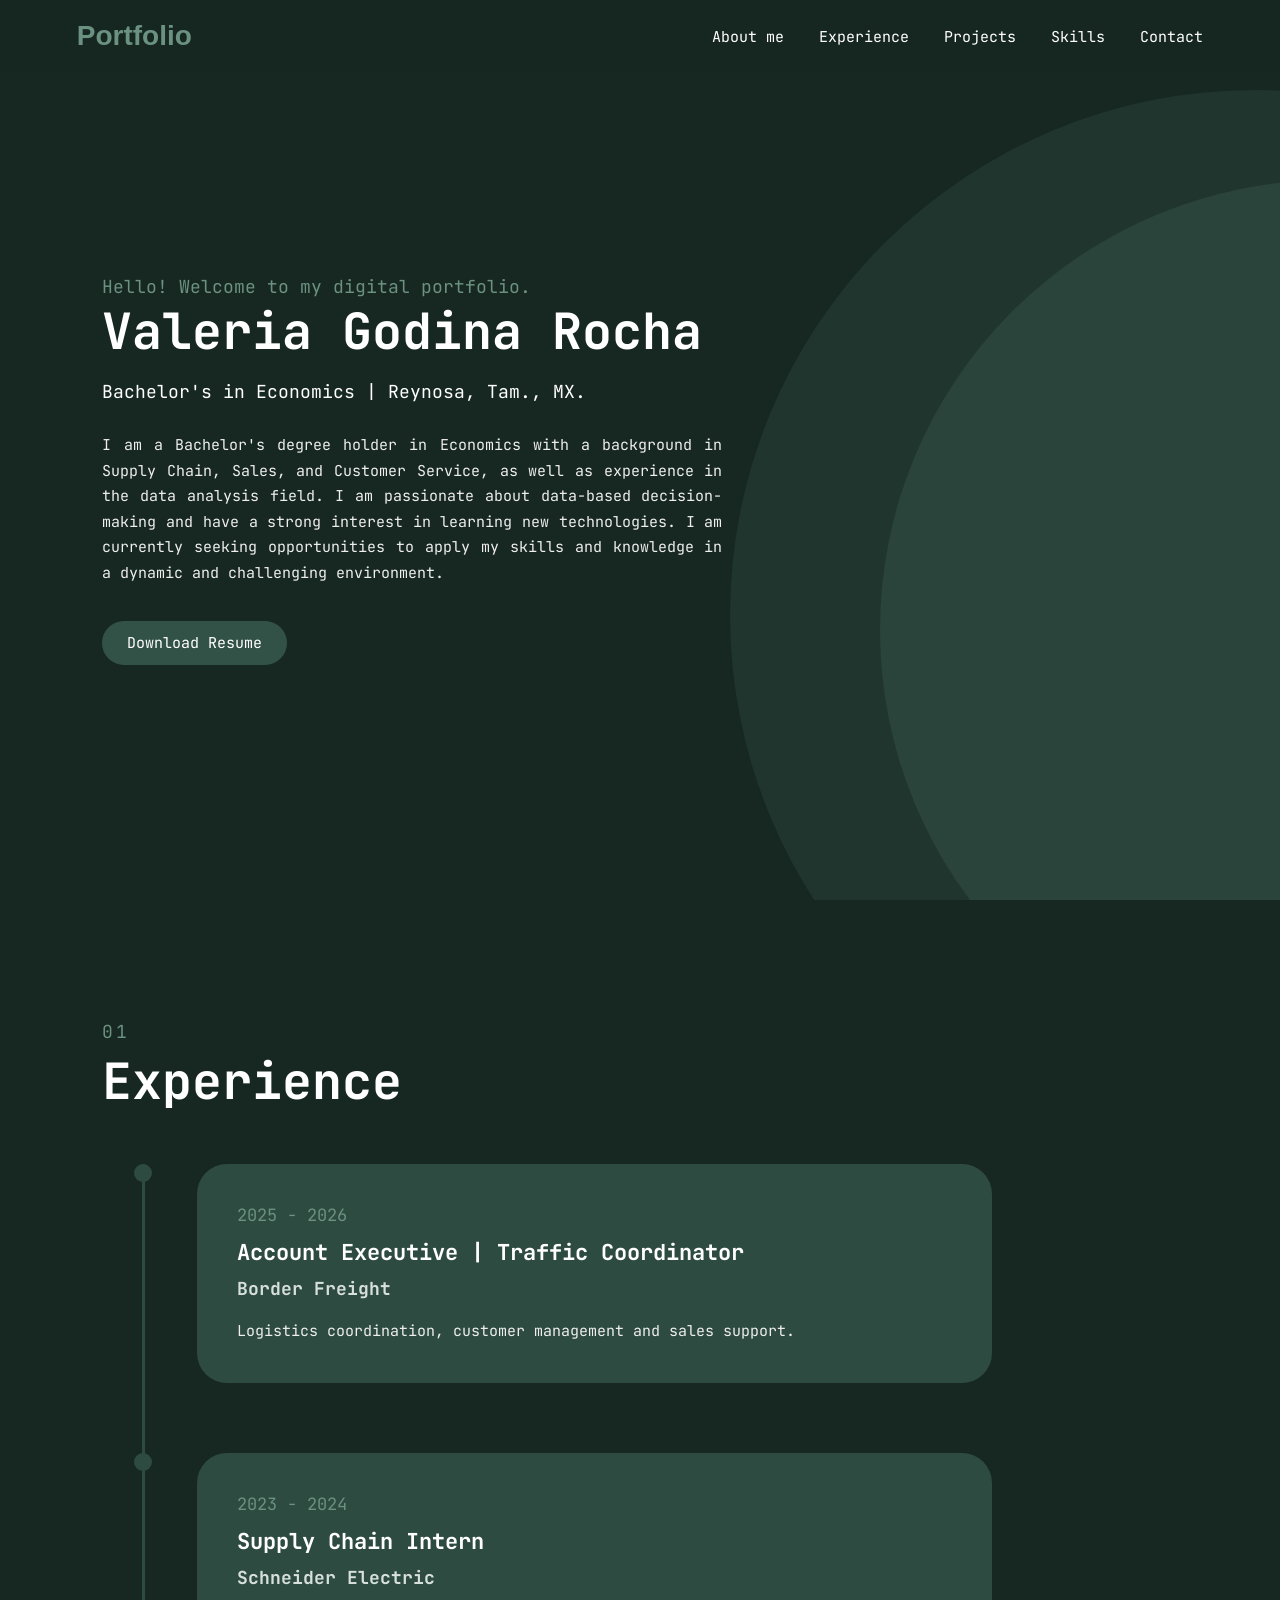
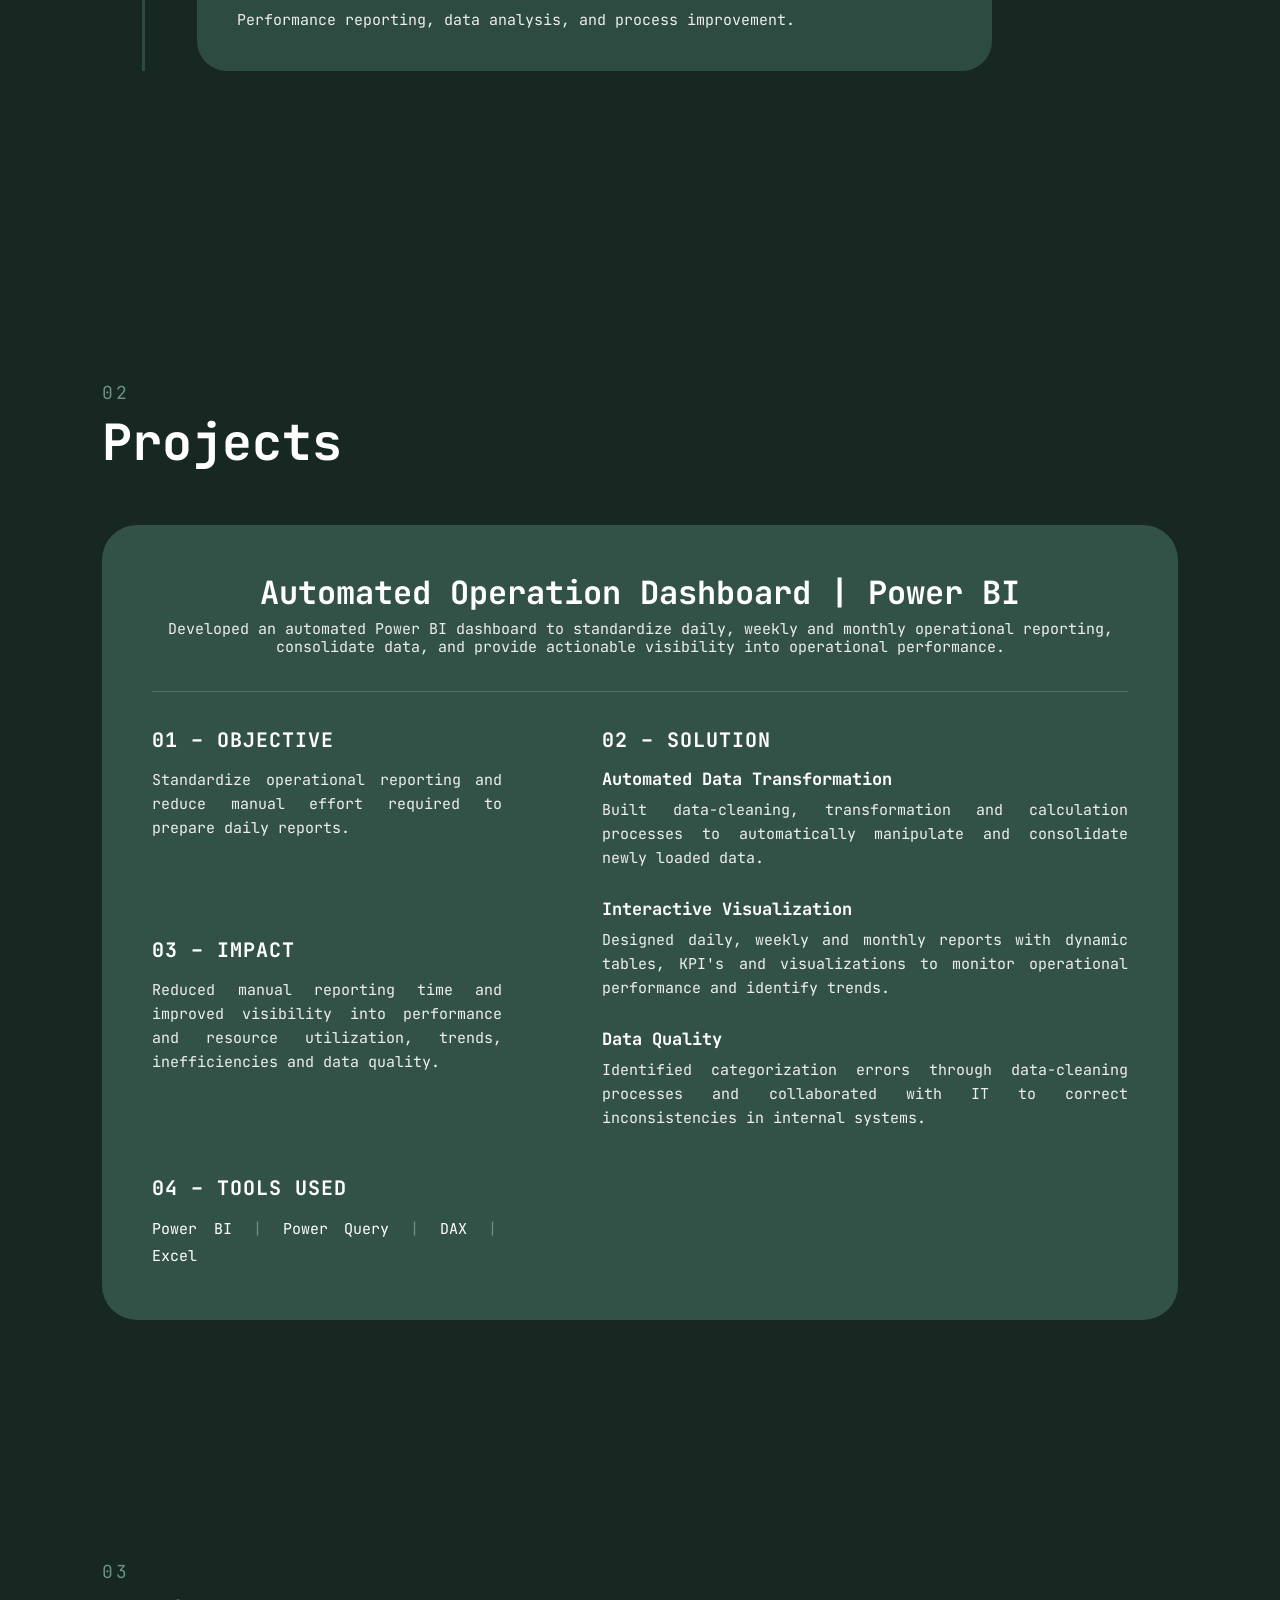
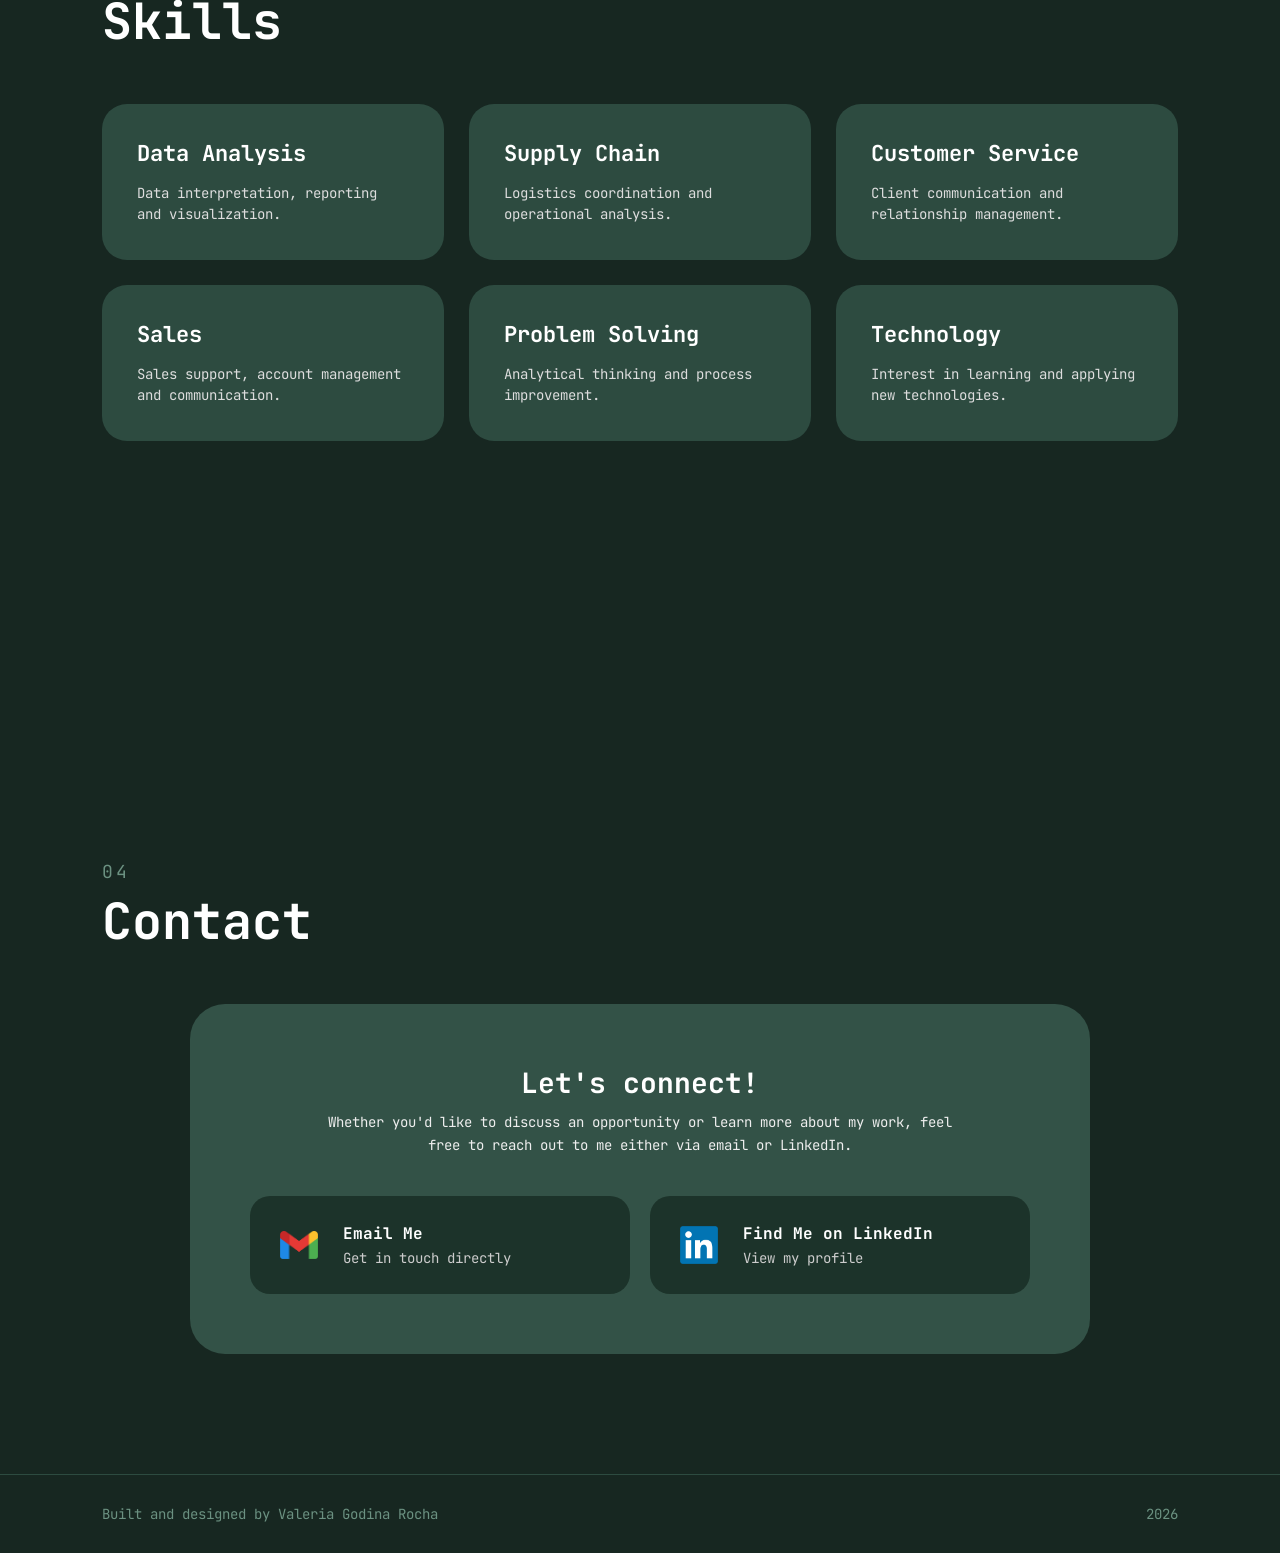
==== commit e1f860b2: "updated html" ====
--- a/index.html
+++ b/index.html
@@ -174,8 +174,7 @@
 
                 <p>
                     Standardize operational reporting and reduce manual effort
-                    required to prepare daily reports while improving visibility
-                    into operations, resource utilization, operators and clients.
+                    required to prepare daily reports.
                 </p>
 
             </div>
@@ -194,9 +193,7 @@
 
                     <p>
                         Built data-cleaning, transformation and calculation
-                        processes to automatically manipulate, standardize
-                        and consolidate newly loaded data without requiring
-                        manual report preparation.
+                        processes to automatically manipulate and consolidate newly loaded data.
                     </p>
 
                 </div>
@@ -208,7 +205,7 @@
 
                     <p>
                         Designed daily, weekly and monthly reports with
-                        dynamic tables, KPIs and visualizations to monitor
+                        dynamic tables, KPI's and visualizations to monitor
                         operational performance and identify trends.
                     </p>
 
@@ -220,9 +217,9 @@
                     <h4>Data Quality</h4>
 
                     <p>
-                        Identified data categorization errors through
+                        Identified categorization errors through
                         data-cleaning processes and collaborated with IT
-                        teams to correct inconsistencies within internal systems.
+                        to correct inconsistencies in internal systems.
                     </p>
 
                 </div>
@@ -237,10 +234,8 @@
                 <span class="project-label">03 – IMPACT</span>
 
                 <p>
-                    Reduced manual reporting time, centralized operational
-                    data, improved visibility into performance and resource
-                    utilization, and enabled faster identification of trends,
-                    inefficiencies and data quality issues.
+                    Reduced manual reporting time and improved visibility into performance and resource
+                    utilization, trends, inefficiencies and data quality.
                 </p>
 
             </div>
--- a/style.css
+++ b/style.css
@@ -94,7 +94,7 @@
 nav a {
     position: relative;
 
-    font-size: 16px;
+    font-size: 15px;
 
     text-decoration: none;
 
@@ -146,7 +146,7 @@
 /* Section heading */
 
 .section-heading {
-    margin-bottom: 70px;
+    margin-bottom: 50px;
 }
 
 .section-number {
@@ -166,7 +166,7 @@
 
     font-family: JetBrains Mono, monospace;
 
-    font-size: clamp(45px, 6vw, 70px);
+    font-size: clamp(30px, 5vw, 50px);
 
     font-weight: bold;
 }
@@ -189,7 +189,6 @@
 
     overflow: visible;
 
-    z-index: 2;
 }
 
 
@@ -198,7 +197,7 @@
 .hero-content {
     position: relative;
 
-    z-index: 5;
+    z-index: 1;
 
     width: min(650px, 100%);
 }
@@ -211,7 +210,7 @@
 
     font-family: JetBrains Mono, monospace;
 
-    font-size: 22px;
+    font-size: 18px;
 
     margin-bottom: 10px;
 }
@@ -224,7 +223,7 @@
 
     font-family: JetBrains Mono, monospace;
 
-    font-size: clamp(45px, 6vw, 78px);
+    font-size: clamp(30px, 5vw, 50px);
 
     line-height: 0.95;
 
@@ -241,7 +240,7 @@
 
     font-family: JetBrains Mono, monospace;
 
-    font-size: clamp(18px, 2vw, 25px);
+    font-size: clamp(15px, 2vw, 18px);
 
     font-weight: normal;
 
@@ -256,7 +255,7 @@
 
     font-family: JetBrains Mono, monospace;
 
-    font-size: clamp(16px, 1.5vw, 19px);
+    font-size: clamp(14px, 1.5vw, 15px);
 
     line-height: 1.7;
 
@@ -273,13 +272,11 @@
 .hero-background {
     position: absolute;
 
-    top: 0;
-
-    left: 0;
+    inset: 0;
 
     width: 100%;
 
-    height: 1400px;
+    height: 100%;
 
     pointer-events: none;
 
@@ -300,16 +297,15 @@
    LIGHER CIRCLE
 ========================================================= */
 .circle-one {
-    width: 1000px;
+    width: 900px;
     height: 900px;
 
-    background-color: #6b9181;
-
-    right: -550px;
-    top: 30%;
-
-    opacity: 0.9;
-    z-index: 1;
+    background-color: #497264;
+
+    right: -500px;
+    top: 20%;
+
+    opacity: 0.25;
 
 }
 
@@ -320,13 +316,13 @@
     width: 1050px;
     height: 1050px;
 
-    background-color: #335247;
+    background-color: #466d61;
 
     right: -500px;
-    top: 25%;
-
-    opacity: 0.95;
-    z-index: 0;
+    top: 10%;
+
+    opacity: 0.2;
+
 }
 
 
@@ -347,7 +343,7 @@
 
     font-family: JetBrains Mono, monospace;
 
-    font-size: 18px;
+    font-size: 15px;
 
     text-decoration: none;
 
@@ -458,7 +454,7 @@
 
     font-family: JetBrains Mono, monospace;
 
-    font-size: 18px;
+    font-size: 17px;
 
     margin-bottom: 12px;
 }
@@ -471,9 +467,9 @@
 
     font-family: JetBrains Mono, monospace;
 
-    font-size: clamp(24px, 3vw, 32px);
-
-    margin-bottom: 8px;
+    font-size: clamp(20px, 3vw, 22px);
+
+    margin-bottom: 10px;
 }
 
 
@@ -486,7 +482,7 @@
 
     font-family: JetBrains Mono, monospace;
 
-    font-size: 20px;
+    font-size: 18px;
 
     margin-bottom: 20px;
 }
@@ -499,7 +495,7 @@
 
     font-family: JetBrains Mono, monospace;
 
-    font-size: 18px;
+    font-size: 15px;
 
     line-height: 1.5;
 }
@@ -536,17 +532,18 @@
 /* Main project card */
 
 .project-card {
-    width: min(1200px, 100%);
+    width: min(1300px, 100%);
 
     margin: 0 auto;
 
-    padding: 40px;
+    padding: 50px;
 
     background-color: var(--green-light);
 
     border-radius: 35px;
 
     transition: 0.35s ease;
+
 }
 
 
@@ -566,7 +563,7 @@
 
     font-family: JetBrains Mono, monospace;
 
-    font-size: clamp(30px, 4vw, 45px);
+    font-size: clamp(27px, 4vw, 32px);
 
     line-height: 1.1;
 
@@ -583,7 +580,7 @@
 
     font-family: JetBrains Mono, monospace;
 
-    font-size: 19px;
+    font-size: 15px;
 
     line-height: 1.2;
 
@@ -602,7 +599,7 @@
 
     gap: 40px 100px;
 
-    padding-top: 40px;
+    padding-top: 35px;
 }
 
 
@@ -624,7 +621,7 @@
 
     font-weight: bold;
 
-    font-size: 22px;
+    font-size: 20px;
 
     letter-spacing: 1px;
 
@@ -639,9 +636,11 @@
 
     font-family: JetBrains Mono, monospace;
 
-    font-size: 17px;
+    font-size: 15px;
 
     line-height: 1.6;
+
+    text-align: justify;
 }
 
 
@@ -657,7 +656,7 @@
 .solution-item {
     margin-bottom: 28px;
 
-    font-size: 15px;
+    font-size: 17px;
 }
 
 .solution-item:last-child {
@@ -672,9 +671,11 @@
 
     font-family: JetBrains Mono, monospace;
 
-    font-size: 21px;
+    font-size: 17px;
 
     margin-bottom: 8px;
+
+    text-align: justify;
 }
 
 
@@ -685,9 +686,11 @@
 
     font-family: JetBrains Mono, monospace;
 
-    font-size: 17px;
+    font-size: 15px;
 
     line-height: 1.6;
+
+    text-align: justify;
 }
 
 
@@ -702,7 +705,7 @@
 
     font-family: JetBrains Mono, monospace;
 
-    font-size: 17px !important;
+    font-size: 15px !important;
 
     line-height: 1.8 !important;
 }
@@ -768,7 +771,7 @@
 
     font-family: JetBrains Mono, monospace;
 
-    font-size: 28px;
+    font-size: 22px;
 
     margin-bottom: 15px;
 }
@@ -781,7 +784,7 @@
 
     font-family: JetBrains Mono, monospace;
 
-    font-size: 17px;
+    font-size: 14px;
 
     line-height: 1.5;
 }
@@ -835,7 +838,7 @@
 
     font-family: JetBrains Mono, monospace;
 
-    font-size: clamp(28px, 3vw, 38px);
+    font-size: clamp(25px, 3vw, 28px);
 
     font-weight: bold;
 
@@ -847,7 +850,7 @@
 
     font-family: JetBrains Mono, monospace;
 
-    font-size: 18px;
+    font-size: 14px;
 
     line-height: 1.6;
 
@@ -916,7 +919,7 @@
 
     color: white;
 
-    font-size: 28px;
+    font-size: 24px;
 
     font-family: JetBrains Mono, monospace;
 }
@@ -947,7 +950,7 @@
 
     font-family: JetBrains Mono, monospace;
 
-    font-size: 22px;
+    font-size: 16px;
 
     margin-bottom: 5px;
 }
@@ -958,7 +961,7 @@
 
     font-family: JetBrains Mono, monospace;
 
-    font-size: 16px;
+    font-size: 14px;
 }
 
 
@@ -992,7 +995,7 @@
 
     font-family: JetBrains Mono, monospace;
 
-    font-size: 16px;
+    font-size: clamp(14px, 1.2vw, 10px);
 }
 
 
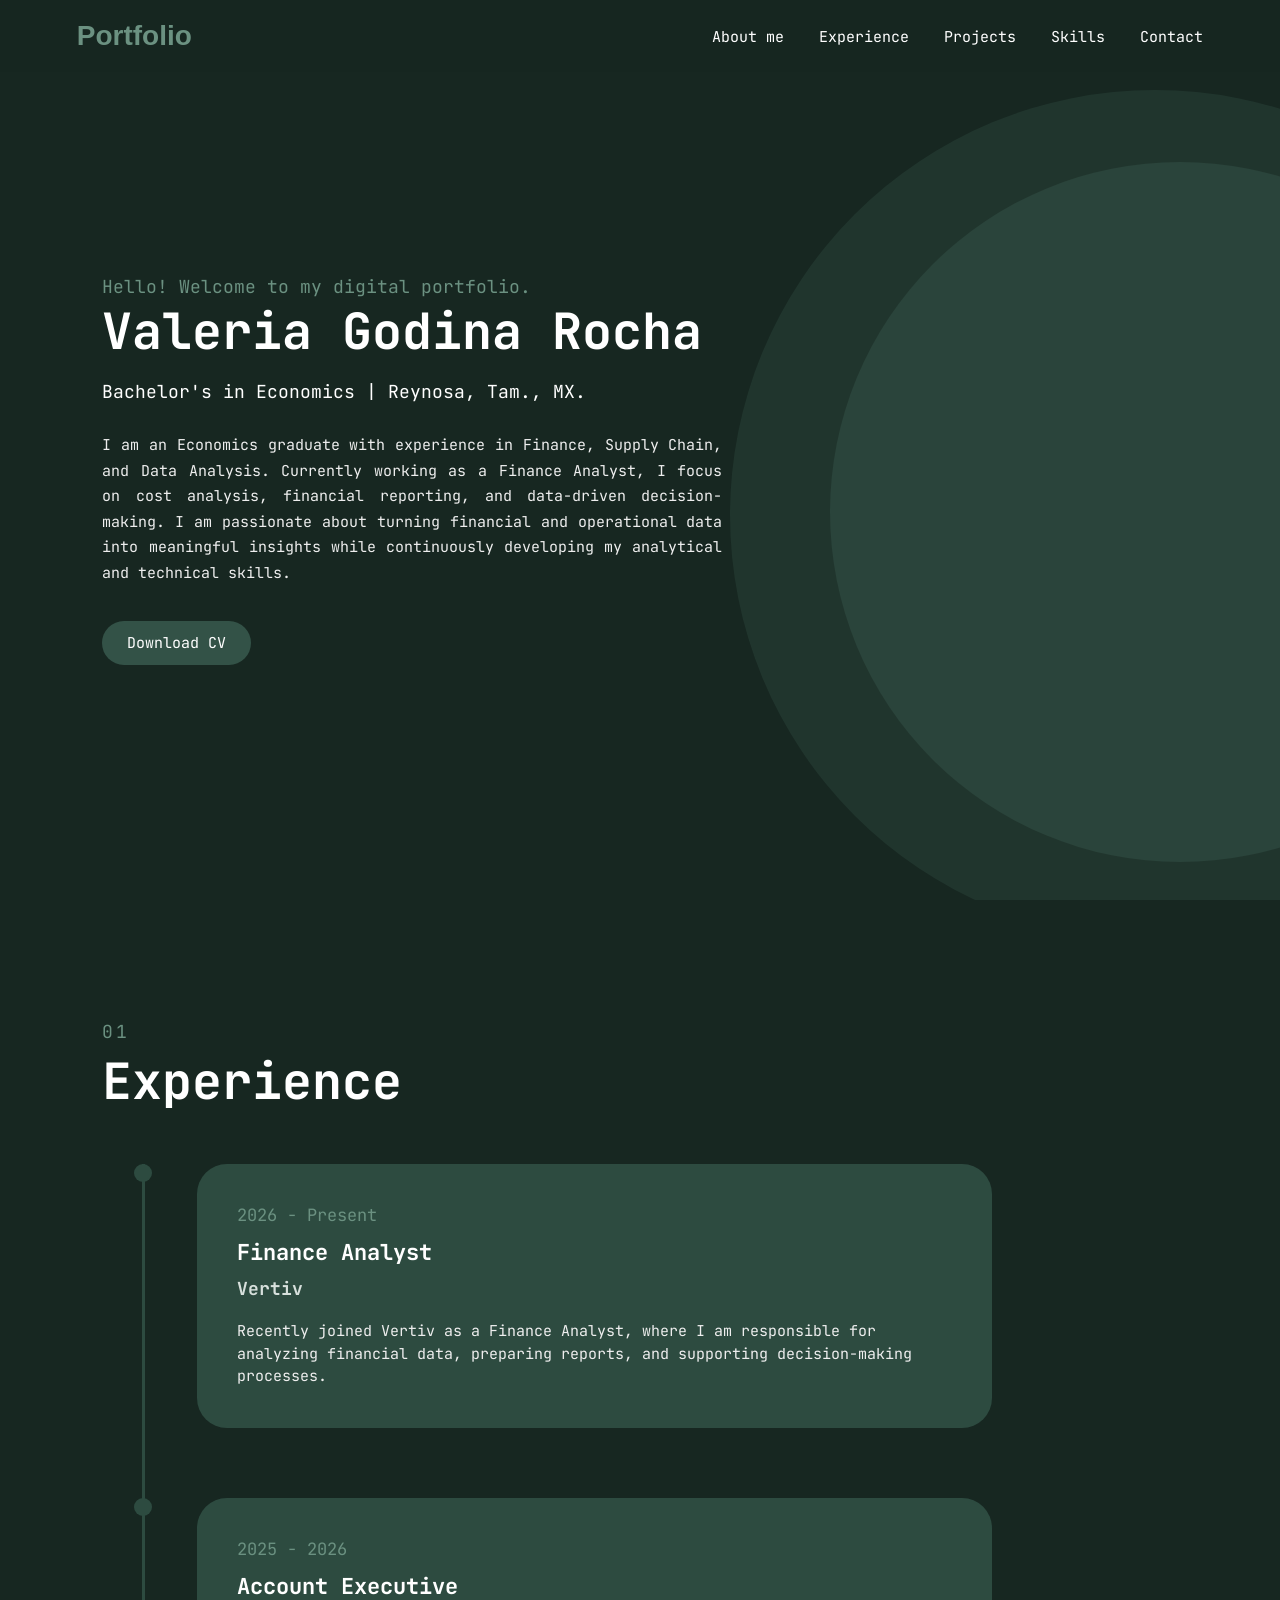
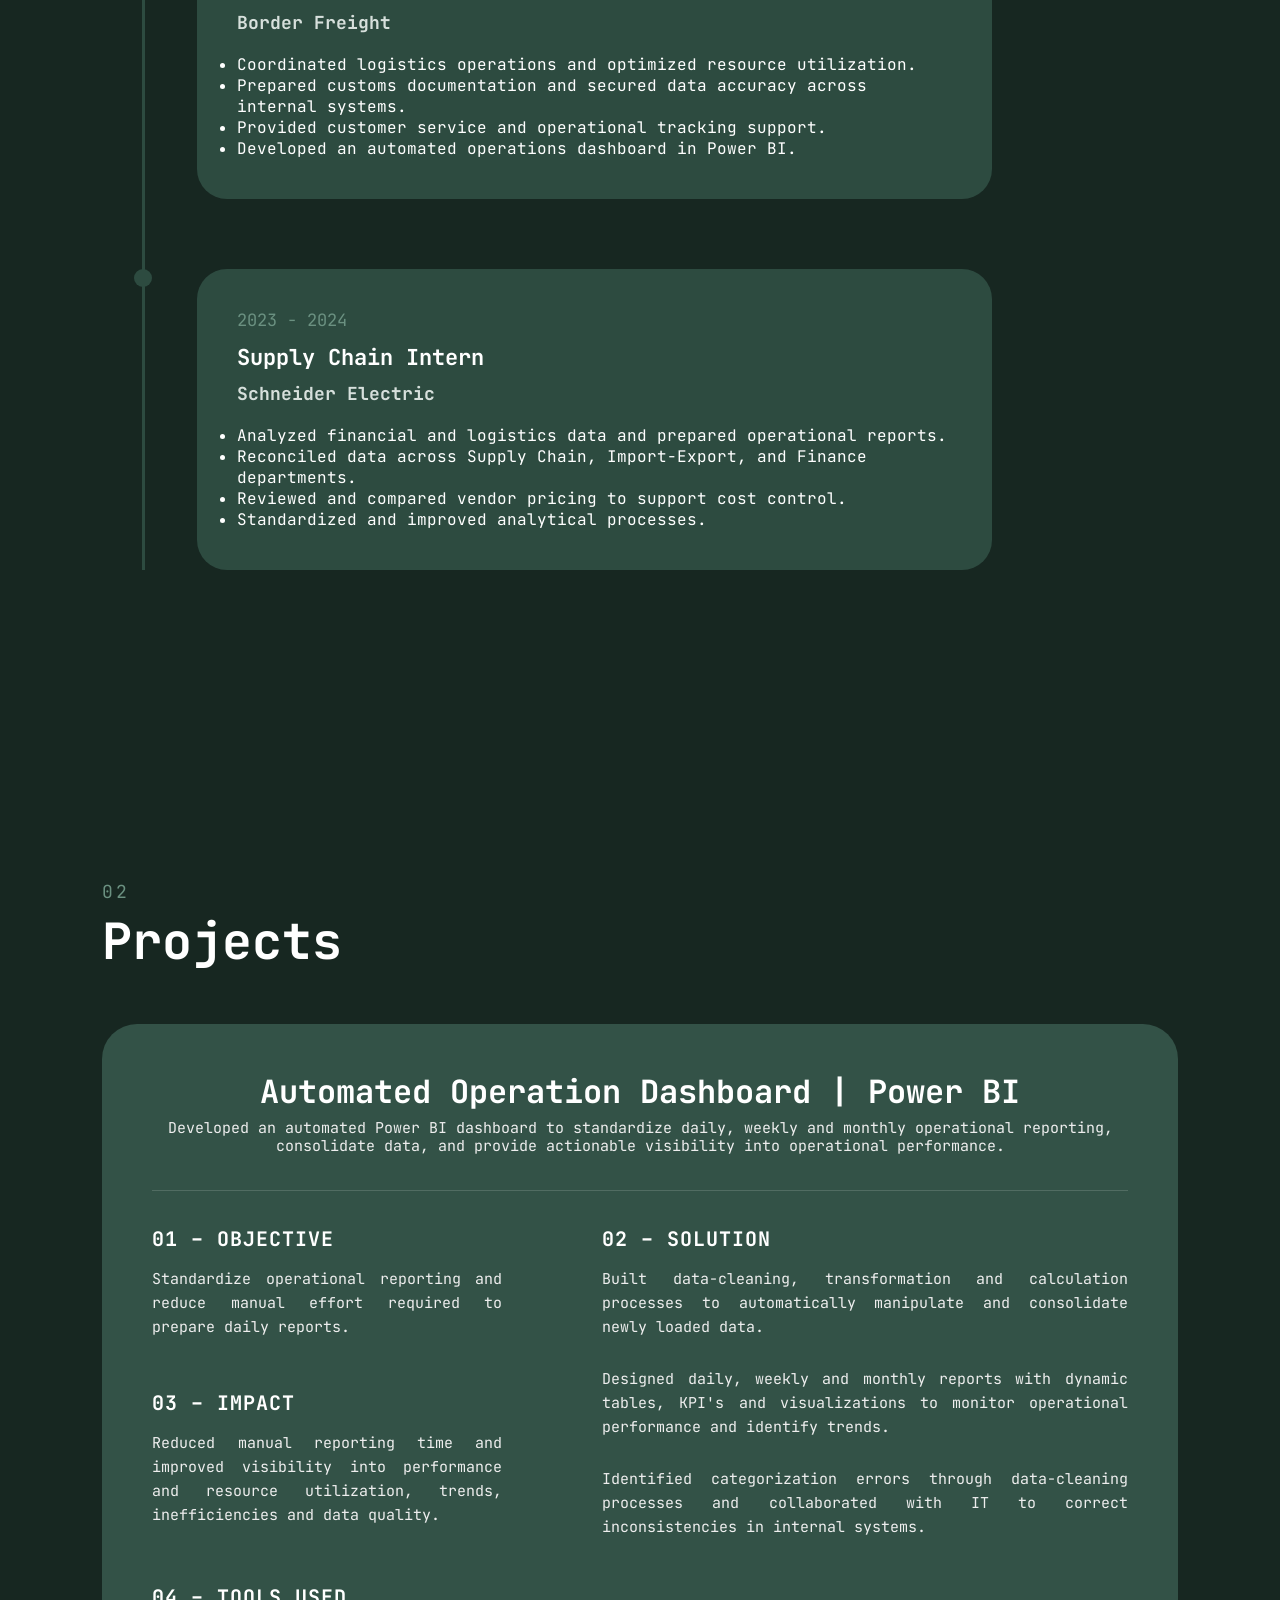
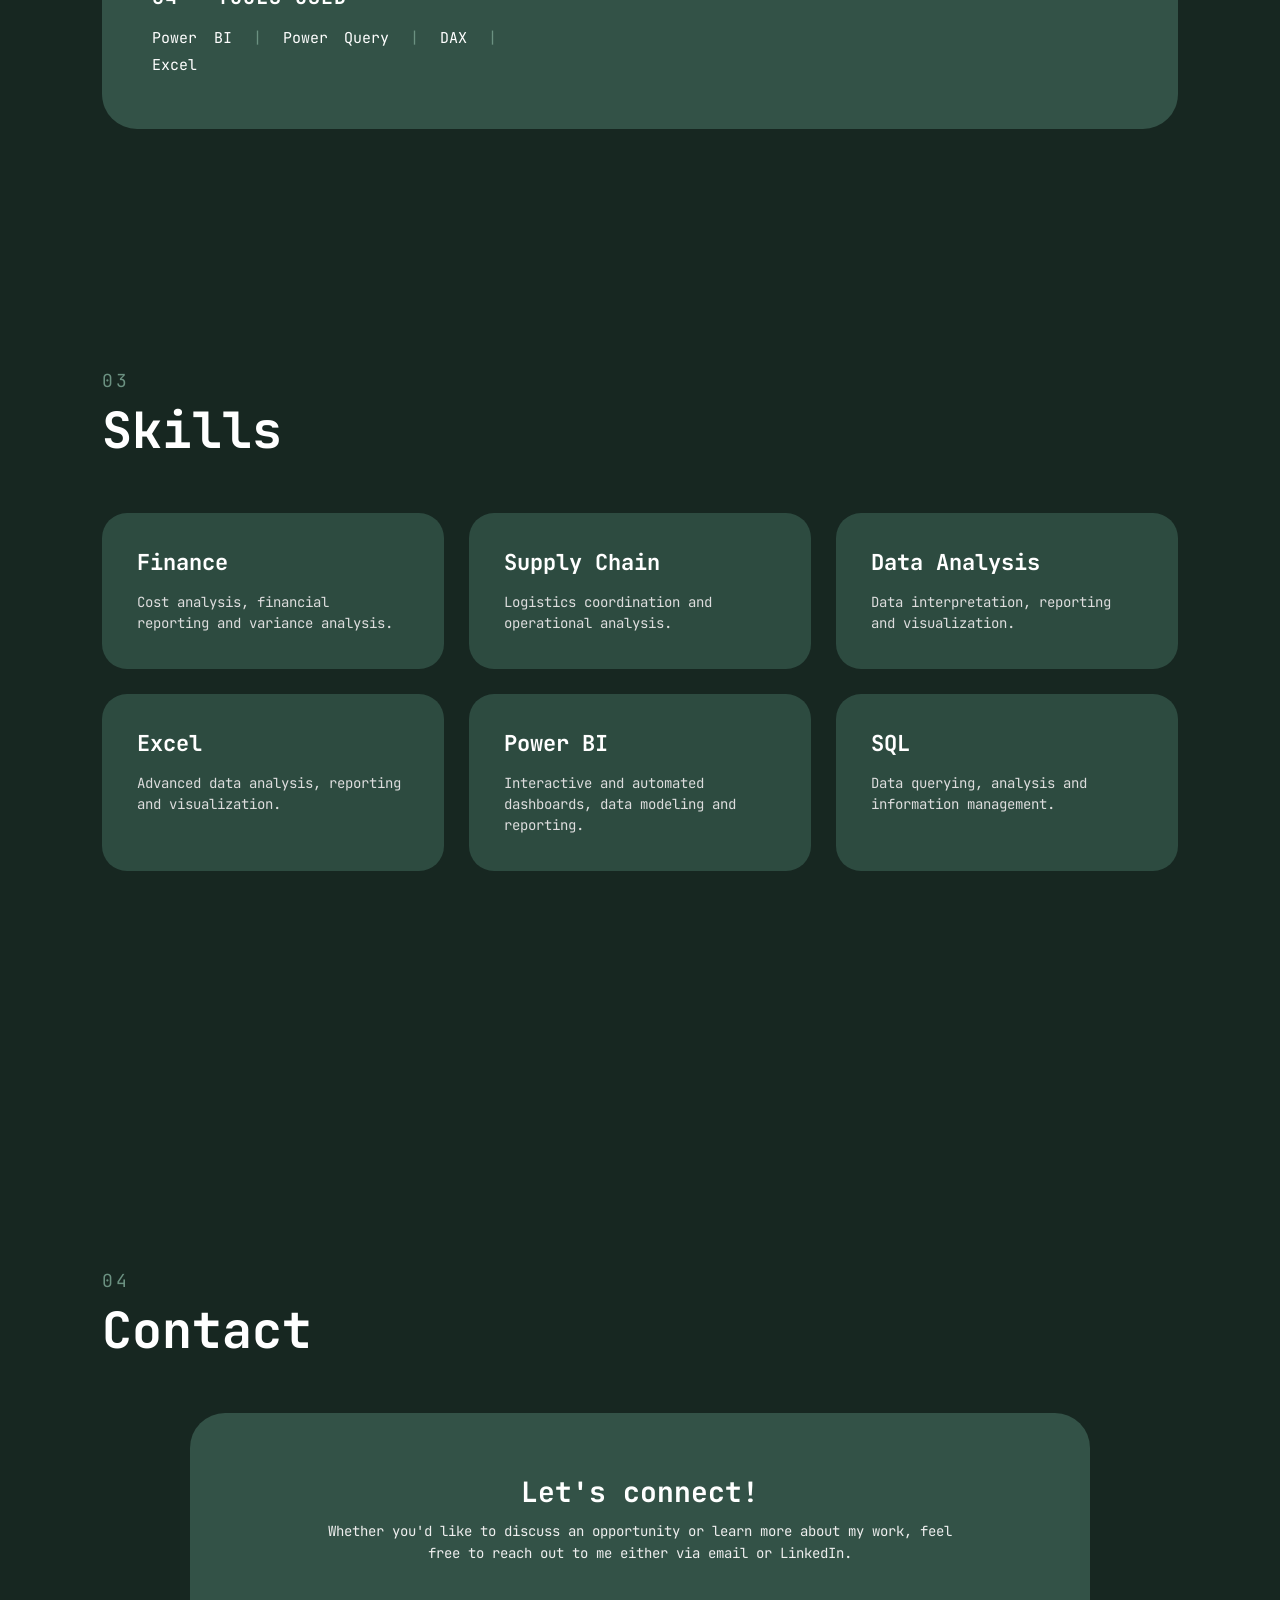
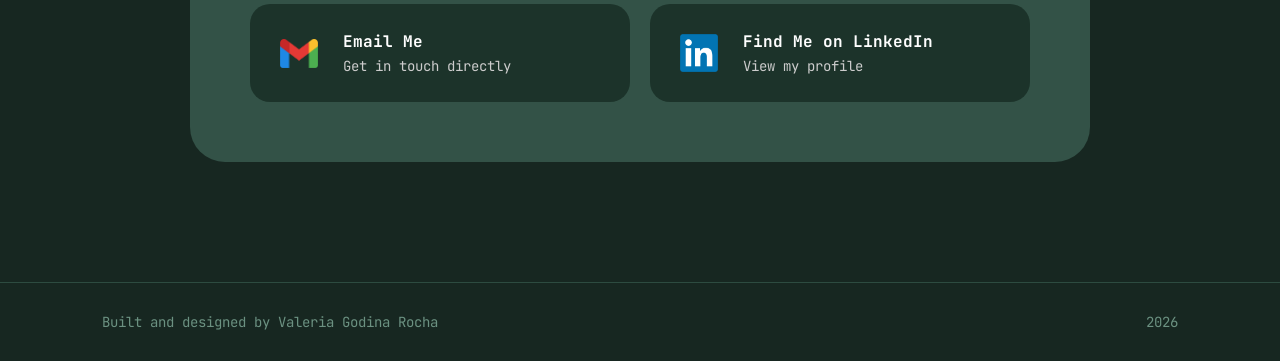
==== commit d13a6cba: "Revise portfolio details and enhance content Updated portfolio content, including experience and ski" ====
--- a/index.html
+++ b/index.html
@@ -2,15 +2,20 @@
 <html lang="en">
 
 <head>
+
     <meta charset="UTF-8">
     <meta name="viewport" content="width=device-width, initial-scale=1.0">
 
     <title>Valeria Godina - Portfolio</title>
     <link rel="icon" type="image/png" href="logo.png">
     <link rel="stylesheet" href="style.css">
+
+    <!-- ================= FONT ================= -->
+
     <link rel="preconnect" href="https://fonts.googleapis.com">
-<link rel="preconnect" href="https://fonts.gstatic.com" crossorigin>
-<link href="https://fonts.googleapis.com/css2?family=JetBrains+Mono:wght@400;500;600;700&display=swap" rel="stylesheet">
+    <link rel="preconnect" href="https://fonts.gstatic.com" crossorigin>
+    <link href="https://fonts.googleapis.com/css2?family=JetBrains+Mono:wght@400;500;600;700&display=swap" rel="stylesheet">
+
 </head>
 
 <body>
@@ -54,18 +59,16 @@
                 </h2>
 
                 <p class="intro">
-                    I am a Bachelor's degree holder in Economics with a background
-                    in Supply Chain, Sales, and Customer Service, as well as experience
-                    in the data analysis field. I am passionate about data-based
-                    decision-making and have a strong interest in learning new technologies.
-                    I am currently seeking opportunities to apply my skills and knowledge
-                    in a dynamic and challenging environment.
+                    I am an Economics graduate with experience in Finance, Supply Chain, and Data Analysis. 
+                    Currently working as a Finance Analyst, I focus on cost analysis, financial reporting, 
+                    and data-driven decision-making. I am passionate about turning financial and operational 
+                    data into meaningful insights while continuously developing my analytical and technical skills.
                 </p>
 
                 <a href="CV_Valeria_Godina.pdf"
                    target="_blank"
                    class="download-btn">
-                    Download Resume
+                    Download CV
                 </a>
 
             </div>
@@ -83,26 +86,53 @@
             </div>
 
             <div class="timeline">
-
                 <div class="timeline-item">
 
                     <div class="timeline-dot"></div>
 
                     <div class="experience-card">
 
+                        <span class="date">2026 - Present</span>
+
+                        <h3>
+                            Finance Analyst
+                        </h3>
+
+                        <h4>
+                            Vertiv
+                        </h4>
+
+                        <p>
+                            Recently joined Vertiv as a Finance Analyst, where I am responsible for analyzing financial data, preparing reports, and supporting decision-making processes.
+                        </p>
+
+                    </div>
+
+                </div>
+                
+
+                <div class="timeline-item">
+
+                    <div class="timeline-dot"></div>
+
+                    <div class="experience-card">
+
                         <span class="date">2025 - 2026</span>
 
                         <h3>
-                            Account Executive | Traffic Coordinator
+                            Account Executive
                         </h3>
 
                         <h4>
                             Border Freight
                         </h4>
 
-                        <p>
-                            Logistics coordination, customer management and sales support.
-                        </p>
+                        <ul>
+                            <li>Coordinated logistics operations and optimized resource utilization.</li>
+                            <li>Prepared customs documentation and secured data accuracy across internal systems.</li>
+                            <li>Provided customer service and operational tracking support.</li>
+                            <li>Developed an automated operations dashboard in Power BI.</li>
+                        </ul>
 
                     </div>
 
@@ -125,9 +155,12 @@
                             Schneider Electric
                         </h4>
 
-                        <p>
-                            Performance reporting, data analysis, and process improvement.
-                        </p>
+                        <ul>
+                            <li>Analyzed financial and logistics data and prepared operational reports.</li>
+                            <li>Reconciled data across Supply Chain, Import-Export, and Finance departments.</li>
+                            <li>Reviewed and compared vendor pricing to support cost control.</li>
+                            <li>Standardized and improved analytical processes.</li>
+                        </ul>
 
                     </div>
 
@@ -189,8 +222,6 @@
 
                 <div class="solution-item">
 
-                    <h4>Automated Data Transformation</h4>
-
                     <p>
                         Built data-cleaning, transformation and calculation
                         processes to automatically manipulate and consolidate newly loaded data.
@@ -200,8 +231,6 @@
 
 
                 <div class="solution-item">
-
-                    <h4>Interactive Visualization</h4>
 
                     <p>
                         Designed daily, weekly and monthly reports with
@@ -213,8 +242,6 @@
 
 
                 <div class="solution-item">
-
-                    <h4>Data Quality</h4>
 
                     <p>
                         Identified categorization errors through
@@ -275,33 +302,33 @@
             <div class="skills-grid">
 
                 <div class="skill-card">
+                    <h3>Finance</h3>
+                    <p>Cost analysis, financial reporting and variance analysis.</p>
+                </div>
+
+                <div class="skill-card">
+                    <h3>Supply Chain</h3>
+                    <p>Logistics coordination and operational analysis.</p>
+                </div>
+
+                <div class="skill-card">
                     <h3>Data Analysis</h3>
                     <p>Data interpretation, reporting and visualization.</p>
                 </div>
 
                 <div class="skill-card">
-                    <h3>Supply Chain</h3>
-                    <p>Logistics coordination and operational analysis.</p>
-                </div>
-
-                <div class="skill-card">
-                    <h3>Customer Service</h3>
-                    <p>Client communication and relationship management.</p>
-                </div>
-
-                <div class="skill-card">
-                    <h3>Sales</h3>
-                    <p>Sales support, account management and communication.</p>
-                </div>
-
-                <div class="skill-card">
-                    <h3>Problem Solving</h3>
-                    <p>Analytical thinking and process improvement.</p>
-                </div>
-
-                <div class="skill-card">
-                    <h3>Technology</h3>
-                    <p>Interest in learning and applying new technologies.</p>
+                    <h3>Excel</h3>
+                    <p>Advanced data analysis, reporting and visualization.</p>
+                </div>
+
+                <div class="skill-card">
+                    <h3>Power BI</h3>
+                    <p>Interactive and automated dashboards, data modeling and reporting.</p>
+                </div>
+
+                <div class="skill-card">
+                    <h3>SQL</h3>
+                    <p>Data querying, analysis and information management.</p>
                 </div>
 
             </div>
--- a/style.css
+++ b/style.css
@@ -297,31 +297,35 @@
    LIGHER CIRCLE
 ========================================================= */
 .circle-one {
-    width: 900px;
-    height: 900px;
+    width: 700px;
+    height: 700px;
 
     background-color: #497264;
 
-    right: -500px;
-    top: 20%;
+    right: -250px;
+    top: 18%;
 
     opacity: 0.25;
 
+    position: absolute;
+
 }
 
 /* =========================================================
    TRANSITION CIRCLE
 ========================================================= */
 .circle-two {
-    width: 1050px;
-    height: 1050px;
+    width: 850px;
+    height: 850px;
 
     background-color: #466d61;
 
-    right: -500px;
+    right: -300px;
     top: 10%;
 
     opacity: 0.2;
+
+    position: absolute;
 
 }
 
